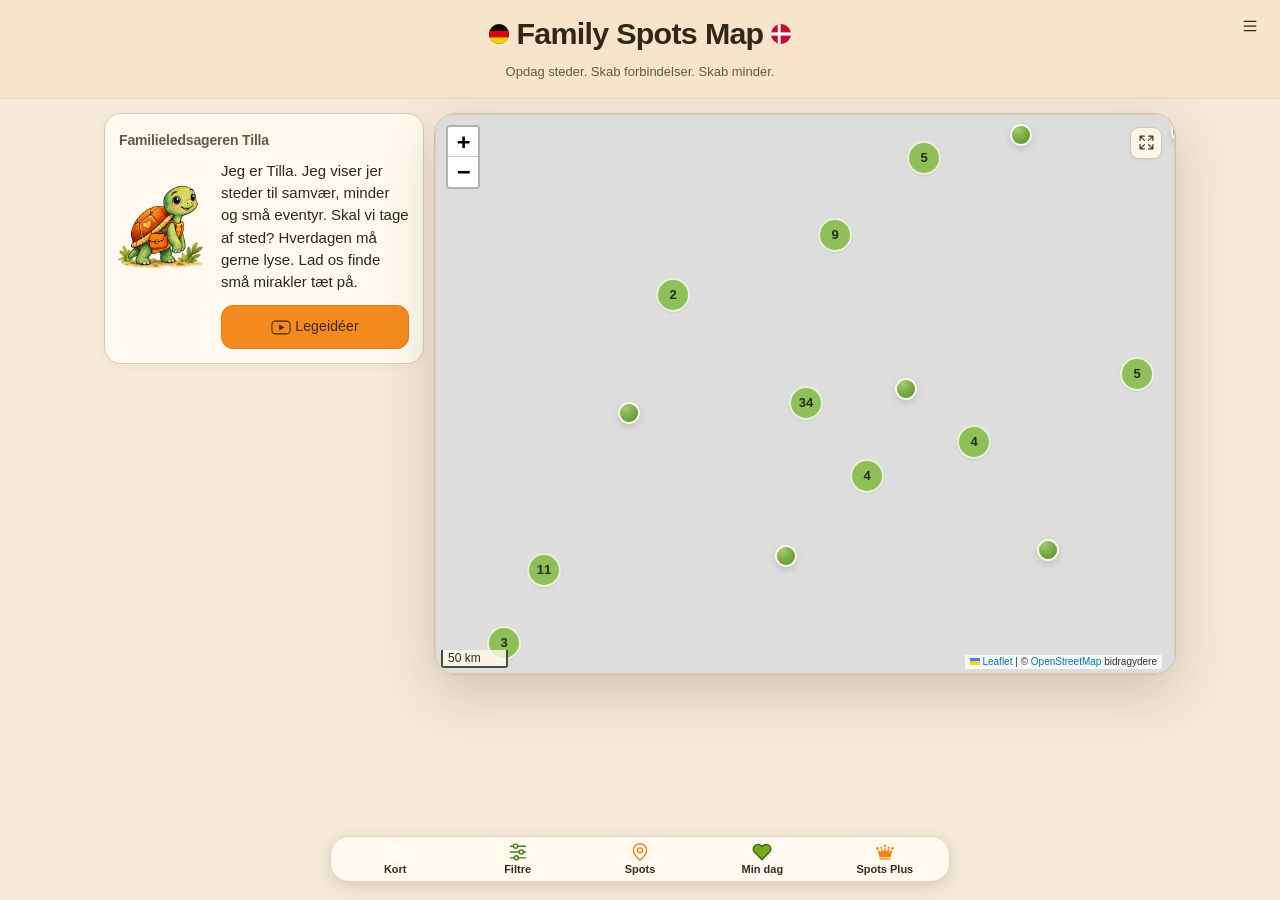
==== da/index.html @ 34884821 "FSM V5: Navigationsleiste ohne Aktivkasten vereinheitlicht Karte orange als Symbol und Text ohne akt" ====
<!doctype html>
<html lang="da" data-theme="light">
<head>
  <base href="../" />
  <meta charset="utf-8" />
  <meta name="viewport" content="width=device-width, initial-scale=1, viewport-fit=cover" />

  <title>Family Spots Map – Familieeventyr</title>
  <meta
    name="description"
    content="Håndplukkede steder for familier: legepladser, dyr, vand og små ture, der bliver til minder."
  />

  <!-- Baseline Privacy / UX -->
  <meta name="referrer" content="strict-origin-when-cross-origin" />
  <meta name="format-detection" content="telephone=no" />
  <meta name="robots" content="index,follow" />
  <meta name="color-scheme" content="light" />
  <meta name="theme-color" content="#f7e1d0" />

  <script>
    if (navigator.standalone === true) document.documentElement.classList.add("fsm-ios-standalone");
  </script>

  <!-- ======================================================
       CRITICAL CSS
       Background + Textfarben konsistent.
       ====================================================== -->
  <style>
    html,
    body {
      margin: 0;
      min-height: 100%;
      background: #f7e1d0;
      color: #111827;
    }

    /* Form-Controls erben die Textfarbe, auch unter iOS/Safari. */
    input,
    textarea,
    select,
    button {
      color: inherit;
    }

    /* Gut lesbarer Platzhalter. */
    ::placeholder {
      color: rgba(107, 114, 128, 0.95);
      opacity: 1;
    }

    /* Menü-Icons als Inline-SVG. */
    .app-menu-item-icon svg {
      display: block;
    }

    /* Tilla-Titel kompakter, wie "Filter". */
    .tilla-sidebar-section .sidebar-section-title {
      font-size: 1rem !important;
      line-height: 1.25 !important;
      margin: 0 !important;
    }

    /* Onboarding-Hinweis: Close-Button sichtbar und positioniert. */
    .fsm-onboarding-hint {
      position: relative;
    }

    .fsm-onboarding-hint__close {
      display: inline-flex !important;
      align-items: center;
      justify-content: center;

      position: absolute;
      top: 10px;
      right: 10px;

      width: 34px;
      height: 34px;

      border-radius: 999px;
      border: 1px solid rgba(148, 163, 184, 0.35);
      background: rgba(255, 255, 255, 0.82);

      color: rgba(15, 23, 42, 0.85);
      font-size: 20px;
      line-height: 1;

      cursor: pointer;
      -webkit-tap-highlight-color: transparent;
    }

    .fsm-onboarding-hint__close:active {
      transform: translateY(1px);
      opacity: 0.92;
    }
  </style>


  <meta name="apple-mobile-web-app-title" content="Family Spots Map" />
  <meta name="application-name" content="Family Spots Map" />

  <!-- Canonical & hreflang -->
  <link
    rel="canonical"
    href="https://heimhafen.github.io/Family-Spots-Map-V5/da/"
  />
  <link
    rel="alternate"
    hreflang="de"
    href="https://heimhafen.github.io/Family-Spots-Map-V5/"
  />
  <link
    rel="alternate"
    hreflang="en"
    href="https://heimhafen.github.io/Family-Spots-Map-V5/en/"
  />
  <link
    rel="alternate"
    hreflang="da"
    href="https://heimhafen.github.io/Family-Spots-Map-V5/da/"
  />

  <!-- Open Graph -->
  <meta
    property="og:title"
    content="Family Spots Map – Familieeventyr"
  />
  <meta
    property="og:description"
    content="Håndplukkede steder for familier: legepladser, dyr, vand og små ture, der bliver til minder."
  />
  <meta property="og:type" content="website" />
  <meta
    property="og:url"
    content="https://heimhafen.github.io/Family-Spots-Map-V5/da/"
  />
  <meta
    property="og:image"
    content="https://heimhafen.github.io/Family-Spots-Map-V5/assets/social/og-image.png"
  />
  <meta property="og:image:width" content="1200" />
  <meta property="og:image:height" content="630" />
  <meta property="og:locale" content="da_DK" />
  <meta property="og:site_name" content="Family Spots Map" />

  <!-- Twitter Card -->
  <meta name="twitter:card" content="summary_large_image" />
  <meta
    name="twitter:title"
    content="Family Spots Map – Familieeventyr"
  />
  <meta
    name="twitter:description"
    content="Håndplukkede steder for familier: legepladser, dyr, vand og små ture, der bliver til minder."
  />
  <meta
    name="twitter:image"
    content="https://heimhafen.github.io/Family-Spots-Map-V5/assets/social/og-image.png"
  />

  <!-- Structured Data: WebApplication -->
  <script type="application/ld+json">
    {
      "@context": "https://schema.org",
      "@type": "WebApplication",
      "name": "Family Spots Map",
      "operatingSystem": "iOS, Android, Web",
      "applicationCategory": "TravelApplication",
      "url": "https://heimhafen.github.io/Family-Spots-Map-V5/",
      "inLanguage": ["de", "en", "da"],
      "description": "Family Spots Map: Handverlesene Spielplätze, Zoos, Wildparks, Wasser-Spots & familienfreundliche Orte – für eure nächsten Familienabenteuer mit Kindern."
    }
  </script>

  <!-- PWA / Apple -->
  <link
    rel="manifest"
    href="manifest.webmanifest"
  />
  <meta name="apple-mobile-web-app-capable" content="yes" />
  <meta name="mobile-web-app-capable" content="yes" />
  <meta
    name="apple-mobile-web-app-status-bar-style"
    content="black-translucent"
  />



  <!-- Favicon / Icons -->
  <link
    rel="icon"
    type="image/png"
    sizes="192x192"
    href="assets/icons/fsm-home-v845-192.png"
  />
  <link
    rel="apple-touch-icon"
    sizes="180x180"
    href="assets/icons/fsm-home-v845-apple-180.png"
  />

  <!-- Leaflet CSS -->
  <link
    rel="stylesheet"
    href="./vendor/leaflet/leaflet.css"
  />
  <link
    rel="stylesheet"
    href="./vendor/markercluster/MarkerCluster.css"
  />
  <link
    rel="stylesheet"
    href="./vendor/markercluster/MarkerCluster.Default.css"
  />

  <!-- App Styles -->
  <link rel="stylesheet" href="css/styles.css?v=20261111-nav-minimal-1" />
  <link rel="stylesheet" href="css/badges.css" />
  <link rel="stylesheet" href="css/diary.css?v=20261030-diary-3" />
<link rel="stylesheet" href="css/interface.css?v=20261109-details-v43">
  <link rel="stylesheet" href="css/fsm-ui-finish-70.css?v=20261109-details-v43" />
  <link rel="stylesheet" href="css/fsm-ui-finish-71.css?v=20261109-details-v43" />
  <link rel="stylesheet" href="css/filter-showcase-78.css?v=20261109-details-v43" />
  <link rel="stylesheet" href="css/fsm-ui-consistency.css?v=20261109-details-v43" />
  <link rel="stylesheet" href="css/fsm-design-system-83.css?v=20261105-focus-v928" />
  <link rel="stylesheet" href="css/fsm-home-navigation-84.css?v=20261109-details-v43" />
  <link rel="stylesheet" href="css/community-play.css?v=20261109-details-v43" />
<script>document.documentElement.classList.add("fsm-polished");</script>
  <link rel="stylesheet" href="css/main-header-v90.css?v=20261109-details-v43" />
  <link rel="stylesheet" href="css/fsm-map-dock-v901.css?v=20261109-details-v43" />
  <link rel="stylesheet" href="css/fsm-premium-polish-v902.css?v=20261109-details-v43" />
  <link rel="stylesheet" href="css/fsm-header-final-v907.css?v=20261109-details-v43" />
  <link rel="stylesheet" href="css/fsm-proportion-target-v917.css?v=20261109-details-v43" />
  <link rel="stylesheet" href="css/fsm-landscape-space-v918.css?v=20261109-details-v43" />
  <link rel="stylesheet" href="css/cycle-tours.css?v=20261109-details-v43">
  <link rel="stylesheet" href="css/tourenwelt.css?v=20261111-nav-minimal-1">
  <link rel="stylesheet" href="css/fsm-cohesion-v34.css?v=20261109-details-v43">
  <link rel="stylesheet" href="css/fsm-about-premium-v4.css?v=20261109-details-v43">
  <!-- Kalender-Design bewusst nach den älteren globalen Regeln laden. -->
  <link rel="stylesheet" href="css/gemeinsam-erleben-rc.css?v=20261109-details-v43">
  <link rel="stylesheet" href="css/fsm-orange-actions-v41.css?v=20261109-details-v43" />
  <link rel="stylesheet" href="css/fsm-details-v43.css?v=20261110-close-system-v461" />
  <!-- Accessible close-button focus: keyboard indication without touch autofocus rings. -->
  <script>
    (() => {
      const root = document.documentElement;
      document.addEventListener("keydown", (event) => {
        if (event.key === "Tab") root.dataset.fsmFocusModality = "keyboard";
      }, true);
      document.addEventListener("pointerdown", () => {
        root.dataset.fsmFocusModality = "pointer";
      }, { capture: true, passive: true });
    })();
  </script>
  <link rel="stylesheet" href="css/fsm-touren-reference.css?v=20261111-nav-minimal-1">
  <link rel="stylesheet" href="css/fsm-spot-unity.css?v=20261111-nav-minimal-1" />
</head>

<body>
  <!-- Globaler Skip-Link -->
  <a
    href="#main-content"
    class="skip-link"
    data-i18n-de="Zum Hauptinhalt springen"
    data-i18n-en="Skip to main content"
    data-i18n-da="Spring til hovedindholdet"
  >
    Zum Hauptinhalt springen
  </a>

  <noscript>
      <div class="noscript-warning">
        <p lang="de">Family Spots Map benötigt JavaScript. Bitte aktiviert JavaScript, um Karte und Filter zu nutzen.</p>
        <p lang="en">Family Spots Map needs JavaScript. Please enable JavaScript to use the map and filters.</p>
        <p lang="da">Family Spots Map kræver JavaScript. Aktivér JavaScript for at bruge kortet og filtrene.</p>
      </div>
    </noscript>

  <div class="app">
    <!-- =========================================
         HEADER
         ========================================= -->
    <header class="app-header" role="banner">
      <nav
        class="app-header-top"
        aria-label="App-Einstellungen und Schnellzugriffe" data-i18n-aria-label="aria_settings"
      >
        <div class="app-header-left">
          <span
            class="sr-only"
            id="language-switcher-label"
            data-i18n-de="Sprache wechseln"
            data-i18n-en="Change language"
            data-i18n-da="Skift sprog"
          >Skift sprog</span>

          <!-- Unsichtbarer Sprach-Schalter für die bestehende Logik -->
          <button
            id="language-switcher" tabindex="-1"
            class="btn-icon language-switcher sr-only"
            type="button"
            aria-labelledby="language-switcher-label"
          >
            <img
              id="language-switcher-flag"
              class="language-switcher-flag"
              src="assets/flags/flag-de.svg"
              alt=""
              width="24"
              height="24"
              loading="lazy"
              decoding="async"
            />
          </button>
        </div>

        <div class="app-header-right">
          <button
            id="menu-toggle"
            class="btn-icon btn-menu"
            type="button"
            aria-haspopup="dialog"
            aria-expanded="false"
            aria-controls="app-menu"
          >
            <svg class="btn-menu-icon" aria-hidden="true" focusable="false" viewBox="0 0 24 24" width="20" height="20" fill="none" stroke="currentColor" stroke-width="1.5" stroke-linecap="round"><path d="M5 6.5h14M5 12h14M5 17.5h14"/></svg>
            <span
              class="sr-only"
              data-i18n-de="Menü öffnen"
              data-i18n-en="Open menu"
              data-i18n-da="Åbn menu"
            >Åbn menu</span>
          </button>
        </div>
      </nav>

      <div class="app-header-main">
        <h1
          class="header-title"
          id="app-title"
          tabindex="-1"
          aria-describedby="header-tagline"
        >
          <span class="header-flag" aria-hidden="true"><img src="assets/flags/flag-de.svg" width="20" height="15" alt="" aria-hidden="true"></span>
          Family <span class="header-title-spots">Spots</span> Map
          <span class="header-flag" aria-hidden="true"><img src="assets/flags/flag-dk.svg" width="20" height="15" alt="" aria-hidden="true"></span>
        </h1>

        <p
          class="header-tagline"
          id="header-tagline"
        >
          Opdag steder.
          Skab forbindelser.
          Skab minder.
        </p>
      </div>
    </header>

    <!-- =========================================
         HEADER-MENÜ (☰)
         ========================================= -->
    <div
      id="app-menu"
      class="app-menu"
      role="dialog"
      aria-modal="true"
      aria-labelledby="app-menu-title"
      aria-hidden="true"
      hidden
    >
      <div
        class="app-menu-backdrop"
        data-menu-close="1"
        aria-hidden="true"
      ></div>

      <div class="app-menu-panel">
        <div class="app-menu-heading">
          <h2 id="app-menu-title" tabindex="-1" data-i18n="menu_title">Menu</h2>
          <button class="app-menu-close" type="button" data-menu-close="1">
            <svg viewBox="0 0 24 24" width="20" height="20" fill="none" stroke="currentColor" stroke-width="1.7" stroke-linecap="round" aria-hidden="true" focusable="false"><path d="m6 6 12 12M18 6 6 18"/></svg>
            <span class="sr-only" data-i18n-de="Menü schließen" data-i18n-en="Close menu" data-i18n-da="Luk menu">Luk menu</span>
          </button>
        </div>

        <div class="app-menu-list">
          <button id="btn-cycle-tours" class="app-menu-item" type="button" aria-haspopup="dialog">
            <span class="app-menu-item-icon" aria-hidden="true"><svg viewBox="0 0 24 24" width="22" height="22" fill="none" stroke="currentColor" stroke-width="1.6" stroke-linecap="round" stroke-linejoin="round"><circle cx="5" cy="17" r="4"/><circle cx="19" cy="17" r="4"/><path d="m5 17 4-8 5 8H5m9 0 3-10h2M7 9h5"/></svg></span>
            <span class="app-menu-item-label" data-i18n-de="Radtouren &amp; Bikepacking" data-i18n-en="Cycle tours &amp; bikepacking" data-i18n-da="Cykelture og bikepacking">Cykelture og bikepacking</span>
          </button>
          <button id="btn-open-favorites" class="app-menu-item" type="button" data-menu-close="1" aria-controls="spot-list">
            <span class="app-menu-item-icon" aria-hidden="true"><svg viewBox="0 0 24 24" width="22" height="22" fill="none" stroke="currentColor" stroke-width="1.8" stroke-linecap="round" stroke-linejoin="round"><path d="M20.8 4.6a5.5 5.5 0 0 0-7.8 0L12 5.7l-1.1-1.1a5.5 5.5 0 0 0-7.8 7.8L12 21l8.8-8.6a5.5 5.5 0 0 0 0-7.8Z"/></svg></span>
            <span class="app-menu-item-label" data-i18n-de="Favoriten" data-i18n-en="Favourites" data-i18n-da="Favoritter">Favoritter</span>
            <span data-favorite-count>0</span>
          </button>

          <!-- Info -->
          <button
            id="btn-help"
            class="app-menu-item"
            type="button"
            data-menu-close="1"
          >
            <span class="app-menu-item-icon" aria-hidden="true">
              <svg
                viewBox="0 0 24 24"
                width="22"
                height="22"
                fill="none"
                stroke="currentColor"
                stroke-width="2"
                stroke-linecap="round"
                stroke-linejoin="round"
              >
                <circle cx="12" cy="12" r="10"></circle>
                <line x1="12" y1="10" x2="12" y2="16"></line>
                <circle cx="12" cy="7" r="1"></circle>
              </svg>
            </span>
            <span
              class="app-menu-item-label"
              data-i18n-de="Über Family Spots Map"
              data-i18n-en="About Family Spots Map"
              data-i18n-da="Om Family Spots Map"
            >Om Family Spots Map</span>
          </button>

          <!-- Standort -->
          <button
            id="btn-locate"
            class="app-menu-item"
            type="button"
            data-menu-close="1"
          >
            <span class="app-menu-item-icon" aria-hidden="true">
              <svg
                viewBox="0 0 24 24"
                width="22"
                height="22"
                fill="none"
                stroke="currentColor"
                stroke-width="2"
                stroke-linecap="round"
                stroke-linejoin="round"
              >
                <path
                  d="M12 21s7-4.5 7-11a7 7 0 1 0-14 0c0 6.5 7 11 7 11z"
                ></path>
                <circle cx="12" cy="10" r="2"></circle>
              </svg>
            </span>
            <span
              class="app-menu-item-label"
              id="btn-locate-label"
              data-i18n-de="Eigenen Standort auf der Karte anzeigen"
              data-i18n-en="Centre the map on your location"
              data-i18n-da="Vis jeres position på kortet"
            >Vis jeres position på kortet</span>
          </button>
        </div>

        <!-- Sprache: Flaggen-Chips -->
        <div
          class="app-menu-languages"
          role="group"
          aria-labelledby="menu-language-label"
        >
          <p
            id="menu-language-label"
            class="app-menu-languages-label"
            data-i18n-de="Sprache"
            data-i18n-en="Language"
            data-i18n-da="Sprog"
          >Sprog</p>

          <div class="app-menu-languages-row">
            <button
              type="button"
              class="app-menu-lang-chip"
              data-lang-target="de"
            >
              <span class="app-menu-lang-flag" aria-hidden="true"><img src="assets/flags/flag-de.svg" width="20" height="15" alt="" aria-hidden="true"></span>
              <span class="app-menu-lang-code">DE</span>
            </button>

            <button
              type="button"
              class="app-menu-lang-chip"
              data-lang-target="da"
            >
              <span class="app-menu-lang-flag" aria-hidden="true"><img src="assets/flags/flag-dk.svg" width="20" height="15" alt="" aria-hidden="true"></span>
              <span class="app-menu-lang-code">DA</span>
            </button>

            <button
              type="button"
              class="app-menu-lang-chip"
              data-lang-target="en"
            >
              <span class="app-menu-lang-flag" aria-hidden="true"><img src="assets/flags/flag-gb.svg" width="20" height="15" alt="" aria-hidden="true"></span>
              <span class="app-menu-lang-code">EN</span>
            </button>
          </div>
        </div>
      </div>
    </div>

    <!-- =========================================
         MAIN
         ========================================= -->
    <main
      class="app-main"
      id="main-content"
      role="main"
      tabindex="-1"
    >
      <!-- =======================
           MAP VIEW
           ======================= -->
      <section
        id="view-map"
        class="view view--active"
        aria-label="Karte" data-i18n-aria-label="aria_map"
      >
        <!-- Sidebar -->
        <aside
          class="sidebar"
          id="sidebar"
          aria-labelledby="spots-title"
        >
          <!-- Tilla-Begleiterin -->
          <section
            id="tilla-section"
            class="sidebar-section tilla-sidebar-section"
            aria-labelledby="tilla-title"
          >
            <header class="sidebar-section-header">
              <h2
                class="sidebar-section-title"
                id="tilla-title"
                data-i18n-de="Familienbegleiterin Tilla"
                data-i18n-en="Family companion Tilla"
                data-i18n-da="Familieledsageren Tilla"
              >Familieledsageren Tilla</h2>
            </header>

            <div class="tilla-sidebar-card">
              <div class="tilla-sidebar-avatar">
                <div class="tilla-watercolor-canvas">
                <img
                  src="assets/tilla/tilla-watercolor.png"
                  alt="Tilla die Schildkröte – eure ruhige Familienbegleiterin"
                  loading="lazy"
                  decoding="async"
                  width="1472"
                  height="1069"
                />

                <!--
                  Erinnerungszettel für Tillas Brustbeutel.

                  Die Position und Animation werden in map-spots.css
                  ergänzt. Tilla steuert die Sichtbarkeit über JavaScript.

                  Der Zettel bleibt sichtbar, solange mindestens eine
                  Erinnerung vorhanden ist. Ohne Erinnerungen bleibt
                  dieses dekorative Element ausgeblendet.
                -->
                <span
                  id="tilla-memory-note"
                  class="tilla-memory-note"
                  aria-hidden="true"
                  hidden
                ></span>
                </div>
              </div>

              <div class="tilla-sidebar-text">
                <p
                  id="tilla-sidebar-text"
                >Jeg er Tilla, jeres lille skildpadde. Lad os finde et sted i nærheden i dag — til ro, grin og et lille glimt af undren. 🌿</p>

                <div class="tilla-sidebar-actions">
                  <button
                    id="btn-play-idea"
                    type="button"
                    class="btn btn-small btn-play-idea"
                  >
                    <svg class="tilla-play-icon" viewBox="0 0 22 18" width="20" height="17" aria-hidden="true" focusable="false"><rect x="1" y="2" width="20" height="14" rx="4" fill="none" stroke="currentColor" stroke-width="1.15"/><path d="M9 5.6 15 9 9 12.4Z" fill="currentColor"/></svg>
                    <span
                      data-i18n-de="Spielideen"
                      data-i18n-en="Play ideas"
                      data-i18n-da="Legeidéer"
                    >Legeidéer</span>
                  </button>
                </div>
              </div>
            </div>
          </section>

          <!-- Kompakter Filter -->
          <section
            class="sidebar-section"
            id="filter-section"
            aria-labelledby="filter-title"
          >
            <header class="sidebar-section-header">
              <h2
                class="sidebar-section-title"
                id="filter-title"
                data-i18n-de="Filter"
                data-i18n-en="Filters"
                data-i18n-da="Filtre"
              >Filtre</h2>

              <button
                id="btn-toggle-filters"
                class="btn-ghost btn-small"
                type="button"
                aria-controls="filter-section"
                aria-expanded="false"
              >
                <span
                >Vis filtre</span>
                <svg class="fsm-disclosure-chevron" viewBox="0 0 24 24" width="18" height="18" aria-hidden="true" focusable="false"><path d="m6 9 6 6 6-6"/></svg>
              </button>
            </header>

            <p
              class="filter-group-helper filter-group-helper--compact"
              data-i18n-de="Suche, Schnellwahl &amp; Radius – so findet ihr passende Spots."
              data-i18n-en="Search, mood &amp; radius – everything you need to get started. Open all filters only when needed."
              data-i18n-da="Søgning, stemning &amp; radius – alt det vigtigste til at starte med. Åbn alle filtre efter behov."
            >Søgning, stemning &amp; radius – alt det vigtigste til at starte med. Åbn alle filtre efter behov.</p>

            <!-- Suche -->
            <div class="filter-group">
              <label
                class="filter-group-label"
                for="filter-search"
                id="filter-search-label"
                data-i18n-de="Suche"
                data-i18n-en="Search"
                data-i18n-da="Søg"
              >Søg</label>

              <input
                id="filter-search"
                name="search"
                class="input"
                type="search"
                placeholder="Ort, Spot, Stichwort …"
                autocomplete="off"
                data-i18n-de="Ort, Spot, Stichwort …"
                data-i18n-en="Place, spot, keywords …"
                data-i18n-da="Sted, spot, søgeord …"
              />
            </div>

            <!-- Stimmung -->
            <div class="filter-group">
              <label
                class="filter-group-label"
                id="filter-mood-label"
                data-i18n-de="Schnell zum Thema"
                data-i18n-en="Choose a theme"
                data-i18n-da="Vælg et tema"
              >Vælg et tema</label>

              <p
                class="filter-group-helper filter-group-helper--compact"
                id="filter-mood-helper"
                data-i18n-de="Die Schnellwahl setzt sichtbare Themenfilter. Ihr könnt sie unter „Spots finden“ anpassen."
                data-i18n-en="Quick choices set visible theme filters. Adjust them under “Find spots”."
                data-i18n-da="Genvejene vælger synlige temafiltre. Tilpas dem under „Find spots“."
              >Genvejene vælger synlige temafiltre. Tilpas dem under „Find spots“.</p>

              <div
                class="mood-row"
                role="group"
                aria-labelledby="filter-mood-label"
                aria-describedby="filter-mood-helper"
              >
                <button
                  type="button"
                  class="mood-chip"
                  data-mood="relaxed"
                  aria-pressed="false"
                >
                  <span class="mood-chip-emoji" aria-hidden="true">🌿</span>
                  <span
                    class="mood-chip-label"
                    id="mood-relaxed-label"
                    data-i18n-de="Natur entdecken"
                    data-i18n-en="Explore nature"
                    data-i18n-da="Opdag naturen"
                  >Opdag naturen</span>
                </button>

                <button
                  type="button"
                  class="mood-chip"
                  data-mood="action"
                  aria-pressed="false"
                >
                  <span class="mood-chip-emoji" aria-hidden="true">⛰️</span>
                  <span
                    class="mood-chip-label"
                    id="mood-action-label"
                    data-i18n-de="Bewegung"
                    data-i18n-en="Active"
                    data-i18n-da="Aktiv"
                  >Aktiv</span>
                </button>

                <button
                  type="button"
                  class="mood-chip"
                  data-mood="water"
                  aria-pressed="false"
                >
                  <span class="mood-chip-emoji" aria-hidden="true">💧</span>
                  <span
                    class="mood-chip-label"
                    id="mood-water-label"
                    data-i18n-de="Baden &amp; Wasserspiel"
                    data-i18n-en="Swimming &amp; water play"
                    data-i18n-da="Badning og vandleg"
                  >Badning og vandleg
                  </span>
                </button>

                <button
                  type="button"
                  class="mood-chip"
                  data-mood="animals"
                  aria-pressed="false"
                >
                  <span class="mood-chip-emoji" aria-hidden="true">🐾</span>
                  <span
                    class="mood-chip-label"
                    id="mood-animals-label"
                    data-i18n-de="Tier-Tag"
                    data-i18n-en="Animal day"
                    data-i18n-da="Dyredag"
                  >Dyredag</span>
                </button>
              </div>
            </div>

            <!-- Entfernung -->
            <div class="filter-group">
              <label
                class="filter-group-label"
                for="filter-radius"
                id="filter-radius-label"
                data-i18n-de="Entfernung"
                data-i18n-en="Distance"
                data-i18n-da="Afstand"
              >Afstand</label>

              <p
                class="filter-group-helper filter-group-helper--compact"
                id="filter-radius-helper"
                data-i18n-de="Wie weit möchtet ihr heute unterwegs sein?"
                data-i18n-en="How far would you like to go today?"
                data-i18n-da="Hvor langt vil I gerne tage i dag?"
              >Hvor langt vil I gerne tage i dag?</p>

              <div class="radius-row">
                <input
                  id="filter-radius"
                  name="radius"
                  type="range"
                  min="0"
                  max="4"
                  step="1"
                  value="4"
                  aria-labelledby="filter-radius-label"
                  aria-describedby="filter-radius-helper filter-radius-description"
                />

                <span
                  id="filter-radius-max-label"
                  class="radius-max-label"
                >Alle spots</span>
              </div>

              <p
                id="filter-radius-description"
                class="radius-description"
              >Ingen afstandsgrænse.</p>
            </div>

            <!-- Zusammenfassung & Button "Alle Filter öffnen" -->
            <div class="filter-footer">
              <button
                id="btn-open-filter-modal"
                class="btn btn-small"
                type="button"
              >
                <span
                  data-i18n-de="Spots finden"
                  data-i18n-en="Find spots"
                  data-i18n-da="Find spots"
                >Find spots</span>
              </button>

              <p
                id="filter-summary"
                class="filter-summary"
              >Aktive filtre: basisfiltre</p>
            </div>
          </section>

          <!-- Spot-Liste -->
          <section
            class="sidebar-section sidebar-section--grow"
            aria-labelledby="spots-title"
          >
            <header class="sidebar-section-header">
              <h2 class="sidebar-section-title" id="spots-title" data-i18n="spots_title">Spots</h2>

              <button
                id="btn-toggle-spots"
                class="btn-ghost btn-small"
                type="button"
                aria-controls="spot-list"
                aria-expanded="false"
              >
                <span
                  data-state="hide"
                  class="hidden"
                  data-i18n-de="Spots ausblenden"
                  data-i18n-en="Hide spots"
                  data-i18n-da="Skjul spots"
                >Skjul spots</span>

                <span
                  data-state="show"
                  data-i18n-de="Spots anzeigen"
                  data-i18n-en="Show spots"
                  data-i18n-da="Vis spots"
                >Vis spots</span>
                <svg class="fsm-disclosure-chevron" viewBox="0 0 24 24" width="18" height="18" aria-hidden="true" focusable="false"><path d="m6 9 6 6 6-6"/></svg>
              </button>

              <button
                id="btn-toggle-view"
                class="btn-ghost btn-small sr-only"
                type="button"
                aria-pressed="false"
                aria-controls="sidebar"
                tabindex="-1"
              >
                <span
                >Kun kort</span>
              </button>
            </header>

            <p id="spot-results-context" class="spot-results-context" hidden></p>
            <div id="spot-list" class="spot-list" hidden></div>
          </section>
        </aside>

        <!-- Karte + Details -->
        <section class="map-section" aria-label="Karte mit Spots" data-i18n-aria-label="aria_map_spots">
          <div id="map" class="map-container"></div>

          <aside
            id="spot-detail"
            class="spot-details spot-details--hidden"
          ></aside>
        </section>

        <!-- Family Spots Plus -->
        <details
          class="sidebar-section"
          id="plus-section"
          aria-labelledby="plus-section-title"
        >
          <summary class="sidebar-section-header">
            <h2
              class="sidebar-section-title"
              id="plus-section-title"
            >
              <span>Spots Plus</span><svg class="spots-plus-crown" viewBox="0 0 32 26" width="22" height="20" aria-hidden="true" focusable="false"><g fill="currentColor"><path d="M4 8.5l5 5 1-6 4 5 2-8 2 8 4-5 1 6 5-5-3 13H7z"/><circle cx="4" cy="7" r="2"/><circle cx="10" cy="6" r="1.6"/><circle cx="16" cy="3" r="2"/><circle cx="22" cy="6" r="1.6"/><circle cx="28" cy="7" r="2"/><rect x="7" y="23" width="18" height="2" rx=".7"/></g></svg>
            </h2>

            <span id="btn-toggle-plus"
              class="btn-ghost btn-small"
            >
              <span
              >Vis</span>
            </span>
          </summary>

          <div class="filter-group">
            <p
              id="plus-status-text"
              role="status" aria-live="polite" aria-atomic="true"
            >Spots Plus er ikke aktiveret.</p>
          </div>

          <div class="plus-code-form">
            <label for="plus-code-input"
              data-i18n-de="Zugangscode eingeben:"
              data-i18n-en="Enter an access code:"
              data-i18n-da="Indtast adgangskode:"
            >Indtast adgangskode:</label>

            <div class="plus-code-row">
              <input
                id="plus-code-input"
                name="plus-code"
                class="input"
                type="text"
                autocomplete="off"
              />

              <button
                id="plus-code-submit"
                class="btn"
                type="button"
              >
                <span
                  data-i18n-de="Code aktivieren"
                  data-i18n-en="Activate code"
                  data-i18n-da="Aktivér kode"
                >Aktivér kode</span>
              </button>
            </div>

            <p class="plus-note"
              data-i18n-de="Spots Plus befindet sich in Entwicklung. Derzeit sind Zusatzfunktionen nur über einen Entwicklerzugang freigeschaltet. Ein öffentliches Testangebot oder Abonnement gibt es noch nicht."
              data-i18n-en="Spots Plus is under development. Extra features are currently available only with a developer access code. There is no public trial or subscription yet."
              data-i18n-da="Spots Plus er under udvikling. Ekstra funktioner er i øjeblikket kun tilgængelige med en udvikleradgangskode. Der er endnu ingen offentlig prøveperiode eller abonnement."
            >Spots Plus er under udvikling. Ekstra funktioner er i øjeblikket kun tilgængelige med en udvikleradgangskode. Der er endnu ingen offentlig prøveperiode eller abonnement.</p>
          </div>
        </details>

        <!-- Mein Tag opens the private diary without rebuilding the map. -->
        <button id="btn-open-diary" type="button" class="sidebar-section diary-launcher" aria-controls="view-diary">
          <span class="sidebar-section-title"><span data-i18n-de="Mein Tag" data-i18n-en="My day" data-i18n-da="Min dag">Min dag</span> <svg class="fsm-daylog-heart" viewBox="0 0 24 24" width="20" height="20" aria-hidden="true" focusable="false">
                <path d="M20.84 4.61a5.5 5.5 0 0 0-7.78 0L12 5.67l-1.06-1.06a5.5 5.5 0 0 0-7.78 7.78L12 21.23l8.84-8.84a5.5 5.5 0 0 0 0-7.78Z" />
              </svg></span>
          <span data-i18n-de="Öffnen" data-i18n-en="Open" data-i18n-da="Åbn">Åbn</span>
        </button>
      </section>

      <!-- Private diary; existing storage and element IDs remain compatible. -->
      <section id="view-diary" class="diary-view" hidden aria-hidden="true" aria-labelledby="diary-title">
        <nav class="diary-navigation" aria-label="Dagbog">
          <button id="diary-return-map" type="button" class="diary-back"><svg viewBox="0 0 24 24" aria-hidden="true"><path d="m15 5-7 7 7 7"/></svg><span data-i18n-de="Zurück zur Karte" data-i18n-en="Back to map" data-i18n-da="Tilbage til kortet">Tilbage til kortet</span></button>
        </nav>
        <header class="diary-heading">
          <div><h1 id="diary-title" tabindex="-1"><span data-i18n-de="Mein Tag" data-i18n-en="My day" data-i18n-da="Min dag">Min dag</span> <svg class="fsm-daylog-heart" viewBox="0 0 24 24" width="20" height="20" aria-hidden="true" focusable="false">
                <path d="M20.84 4.61a5.5 5.5 0 0 0-7.78 0L12 5.67l-1.06-1.06a5.5 5.5 0 0 0-7.78 7.78L12 21.23l8.84-8.84a5.5 5.5 0 0 0 0-7.78Z" />
              </svg></h1><p data-i18n-de="Erinnerungen in Wort und Bild" data-i18n-en="Memories in words and pictures" data-i18n-da="Minder i ord og billeder">Minder i ord og billeder</p></div>
          <button id="diary-new-memory" type="button" class="btn diary-new" aria-controls="diary-composer" aria-expanded="false"><svg viewBox="0 0 24 24" aria-hidden="true"><path d="M12 5v14M5 12h14"/></svg><span data-i18n-de="Erinnerung festhalten" data-i18n-en="Capture a memory" data-i18n-da="Gem et minde">Gem et minde</span></button>
        </header>
        <details id="daylog-section" open aria-labelledby="diary-title">
          <summary hidden>Mein Tag</summary>
          <div class="filter-group diary-content">
            <section id="diary-composer" class="diary-composer" hidden aria-labelledby="diary-new-memory">

            <label
              for="daylog-text"
              data-i18n-de="Wie war euer Tag?"
              data-i18n-en="How was your day?"
              data-i18n-da="Hvordan var jeres dag?"
            >Hvordan var jeres dag?</label>

            <p
              class="filter-group-helper"
              data-i18n-de="Haltet einen kleinen Moment fest, an den ihr euch später erinnern möchtet. Wenn ihr mögt, schreibt Tilla einen kleinen Gruß."
              data-i18n-en="Capture a little moment you’d like to remember later – and if you like, add a small note to Tilla."
              data-i18n-da="Gem et lille øjeblik, som I gerne vil huske. Hvis I har lyst, kan I skrive en lille hilsen til Tilla."
            >Gem et lille øjeblik, som I gerne vil huske. Hvis I har lyst, kan I skrive en lille hilsen til Tilla.</p>

            <textarea
              id="daylog-text"
              name="daylog"
              class="input"
              rows="3"
              placeholder="Heute haben wir einen Ort gefunden, an dem die Zeit kurz langsamer wurde."
            ></textarea>

            <button
              id="daylog-save"
              class="btn btn-small"
              type="button"
            ><svg class="memory-save-icon" viewBox="0 0 24 24" width="19" height="19" fill="none" stroke="currentColor" stroke-width="1.7" stroke-linecap="round" stroke-linejoin="round" aria-hidden="true" focusable="false"><path d="M5 3h12l4 4v14H3V3Zm2 0v7h10V3M7 21v-7h10v7"/></svg>
              <span
                data-i18n-de="Speichern"
                data-i18n-en="Save"
                data-i18n-da="Gem"
              >Gem</span>
            </button>


              <button id="diary-composer-close" type="button" class="btn-ghost" data-i18n-de="Eingabe schließen" data-i18n-en="Close editor" data-i18n-da="Luk indtastning">Luk indtastning</button>
            </section>
            <p id="diary-empty" class="diary-empty" data-i18n-de="Hier ist Platz für eure Erinnerungen. Haltet euren ersten Moment fest – mit einem Foto, ein paar Worten oder beidem." data-i18n-en="A place for your memories. Capture your first moment with a photo, a few words, or both." data-i18n-da="Her er plads til jeres minder. Gem det første øjeblik med et billede, et par ord eller begge dele.">Her er plads til jeres minder. Gem det første øjeblik med et billede, et par ord eller begge dele.</p>
            <div id="daylog-list" class="daylog-list"></div>
          </div>
        </details>
      </section>

      <!-- =========================================
           ABOUT VIEW (DE / DA / EN)
           ========================================= -->
      <section
        id="view-about"
        class="view"
        aria-label="Über Family Spots Map" data-i18n-aria-label="aria_about"
      >
        <button type="button" class="btn btn-small fsm-about-back" data-return-map><svg viewBox="0 0 24 24" width="18" height="18" aria-hidden="true" focusable="false" fill="none" stroke="currentColor" stroke-width="1.7" stroke-linecap="round" stroke-linejoin="round"><path d="m14 5-7 7 7 7M7 12h12"/></svg><span data-i18n-de="Zur Karte" data-i18n-en="Back to map" data-i18n-da="Tilbage til kortet">Tilbage til kortet</span></button>
        <!-- Deutsch -->
        <article
          id="page-about-de"
          class="page page-about hidden"
          lang="de"
          aria-hidden="true"
        >
<section class="fsm-about-intro" aria-labelledby="fsm-about-de-intro-title">
          <h2 id="fsm-about-de-intro-title">Über Family Spots Map</h2>

          <p>
            Family Spots Map ist eine Karte, behutsam gezeichnet für Familienabenteuer – 
            von Eltern für Eltern. 
            Nicht Ströme aus Listen, nicht anonyme Sterne, 
            sondern handverlesene Spielplätze, Zoos und Wildparks, 
            Wasser-Spots, Museen, Bewegungsparks 
            und viele weitere Orte für gemeinsame Familienmomente.
          </p>

          <p>
            Im Mittelpunkt stehen Qualität, Sicherheit und echte, geerdete Erlebnisse mit Kindern – 
            keine Karte, die am größten sein will, 
            sondern eine, auf die ihr euch verlassen könnt, 
            wenn ihr mit Rucksäcken, Snacks und ein bisschen Hoffnung im Gepäck loszieht.
          </p>

          <p>
            Family Spots Map wächst aus dem Blick einer jungen Familie, 
            die selbst mit Kindern unterwegs ist – 
            manchmal übermüdet, manchmal voller Tatendrang, 
            doch immer auf der Suche nach einem guten Ort 
            für ein paar leuchtende Stunden zwischendurch.
          </p>

          <p>
            <strong>Tilla, unsere kleine Schildkröte, flüstert uns zu, wie kostbar gemeinsame Zeit ist.</strong> 
            Sie lädt euch ein, das Tempo herauszunehmen, 
            kurz durchzuatmen 
            und den einen Ort zu finden, an dem aus Minuten 
            ein Familienmoment wird, der bleibt.
          </p></section>
<section class="fsm-about-chapter" aria-labelledby="fsm-about-de-section-1"><h3 id="fsm-about-de-section-1">So funktioniert Family Spots Map</h3>

          <p>
            <strong>Karte &amp; Filter:</strong> Zoome in eure Region, 
            streif mit den Fingern über die Karte 
            und lass dir zeigen, was heute zu euch passt – 
            Spielplatz, Wildpark, Pumptrack 
            oder ein Spot, den dein Stichwort herbeiruft.
          </p>

          <p>
            <strong>Spot-Karten:</strong> Jeder Spot bekommt eine kleine Bühne – 
            eine kurze Beschreibung, besondere Hinweise 
            wie „Autosafari“, „barrierefrei“ oder „mit Wasser in der Nähe“ 
            und – wo möglich – das Zeichen, dass wir ihn für euch verifiziert haben.
          </p>

          <p>
            <strong>Favoriten:</strong> Gebt euren Lieblingsorten ein Herz, 
            damit ihr sie unterwegs auf einen Blick wiederfindet – 
            auch dann, wenn das Netz gerade leiser wird 
            und ihr euch auf euren eigenen Kompass verlasst.
          </p>

          <p>
            <strong>Offline-Grundfunktion:</strong> Die wichtigsten Daten ruhen auf eurem Gerät, 
            damit ihr eure Spots wiederentdeckt, 
            selbst wenn der Empfang nur flüstert 
            oder unterwegs kurz ganz verschwindet.
          </p></section>
<section class="fsm-about-chapter" aria-labelledby="fsm-about-de-section-2"><h3 id="fsm-about-de-section-2">Kuratiert &amp; verifiziert – unser Qualitätsversprechen</h3>

          <p>
            Family Spots Map ist keine anonyme Sammelplattform, 
            sondern eine lebendige Karte, 
            in der jeder Spot bewusst gewählt 
            und immer wieder neu angesehen wird.
          </p>

          <p>
            Das Zeichen <strong>„Infos geprüft“</strong> kennzeichnet Angaben, die wir anhand von Quellen oder eigenen Besuchen geprüft haben. 
            Die Prüfung kann einzelne Angaben betreffen, etwa Lage, Kategorie oder Besuchshinweise. 
            Sie bestätigt nicht automatisch die gesamte Ausstattung oder Barrierefreiheit. 
            In den Besuchshinweisen zeigen wir, welche Angaben bestätigt sind und welche noch offen sind.
          </p>

          <p>
            Und doch bleibt die Welt in Bewegung: 
            Spielgeräte werden erneuert, Wege gesperrt, Regeln angepasst – 
            prüft deshalb bitte immer auch die Schilder vor Ort, 
            die aktuellen Informationen der Betreiber 
            und euren eigenen Eindruck.
          </p></section>
<section class="fsm-about-chapter" aria-labelledby="fsm-about-de-section-3"><h3 id="fsm-about-de-section-3">Family Spots Plus – mehr für Camping, WoMo &amp; Abenteuer</h3>

          <p>
            Zusammen mit passenden Zusatzpaketen öffnet <strong>Family Spots Plus</strong> die Tür 
            zu besonderen Spezial-Kategorien – 
            Rastplätze mit Spielplatz &amp; Dusche, 
            kostenlose Stellplätze in Spielplatznähe, 
            Wohnmobil-Service-Stationen, 
            familienfreundliche Campingplätze, 
            Bikepacking-Spots und Wege, 
            die sich wie kleine Abenteuer-Routen anfühlen.
          </p>

          <p>
            Spots Plus wird derzeit weiterentwickelt. Die Grundkarte und frei verfügbare Spots sind ohne Freischaltung nutzbar. Zusätzliche Bereiche werden momentan ausschließlich mit einem Entwicklerzugang getestet. Es gibt aktuell keinen öffentlichen Testcode, keinen Plus-Kauf und kein kostenpflichtiges Abo. Ob es später ein Bezahlangebot gibt und wie es aussieht, steht noch nicht fest.
          </p>

          <p>
            <strong>Wie erkenne ich Plus-Kategorien?</strong> 
            In der Kategorien-Liste tragen Plus-Inhalte ein klares Zeichen – 
            zum Beispiel „· Plus“, „· Wasser-Add-on (Plus)“ 
            oder „· WoMo-Add-on (Plus)“. 
            Was keinen Zusatz trägt, gehört zur Basis 
            und ist Teil der Grundkarte.
          </p></section>
<section class="fsm-about-chapter" aria-labelledby="fsm-about-de-section-4"><h3 id="fsm-about-de-section-4">Für Kommunen, Destinationen &amp; Campingplätze</h3>

          <p>
            Family Spots Map ist nicht nur eine Karte für Familien, 
            sondern auch ein Werkzeug für Orte, die bewusst familienfreundlich auftreten möchten – 
            Städte, Gemeinden, Tourismusregionen, Campingplätze und Ferienanlagen.
          </p>

          <p>Als Partner könnt ihr:</p>

          <ul>
            <li>eure Region oder Anlage mit kuratierten Familien-Spots sichtbar machen,</li>
            <li>perspektivisch Plus-Zugänge für Gäste, Bürgerinnen und Bürger anbieten,</li>
            <li>eure familienfreundlichen Angebote klar markieren und hervorheben,</li>
            <li>Rückmeldungen von Familien nutzen, um Angebote weiterzuentwickeln.</li>
          </ul>

          <p>
            So entsteht aus einer Karte ein Service-Baustein für eure Familienstrategie – 
            vom familienfreundlichen Campingplatz bis zur „Kinder &amp; Familien“-Schwerpunktregion.
          </p>

          <p>
            Interesse an einer Pilotregion oder Kooperation? Schreibe gern an
            <a href="mailto:hallo@familyspotsmap.de?subject=Partneranfrage">hallo@familyspotsmap.de</a>.
          </p></section>
<section class="fsm-about-chapter" aria-labelledby="fsm-about-de-section-5"><h3 id="fsm-about-de-section-5">Mitmachen – hilf, die Karte besser zu machen</h3>

          <p>
            Du kennst einen Spot, der hier noch fehlt – 
            einen besonderen Spielplatz, 
            ein verstecktes Natur-Highlight 
            oder einen Campingplatz, der sich mit Kindern genau richtig anfühlt?
          </p>

          <p>
            Dann melde dich mit den wichtigsten Infos: 
            Ort, Kategorie und kurz, warum dieser Platz 
            für Familien besonders gut funktioniert. 
            Vielleicht ist es der Blick, die Ruhe, 
            die eine Schaukel oder das freundliche „Hallo“ vor Ort.
          </p>

          <p>
            Gemeinsam machen wir die Karte Schritt für Schritt besser – 
            so, wie Familien sie wirklich brauchen.
          </p></section>
<section class="fsm-about-chapter" aria-labelledby="fsm-about-de-section-6"><h3 id="fsm-about-de-section-6">Nutzung, Verantwortung &amp; Sicherheit</h3>

          <p>
            Family Spots Map stellt Informationen nach bestem Wissen bereit, 
            kann aber keine Garantie für Vollständigkeit, 
            Sicherheit oder die Einhaltung aller lokalen Regeln geben.
          </p>

          <p>Bitte achte vor Ort immer auf:</p>

          <ul>
            <li>Beschilderung und alle Hinweise, die der Ort dir gibt,</li>
            <li>Naturschutz-Regeln, Badeaufsicht und das aktuelle Wetter,</li>
            <li>Alter, Mut und Fähigkeiten deiner Kinder.</li>
          </ul>

          <p>
            Die Nutzung erfolgt in eigener Verantwortung – 
            ihr kennt eure Kinder 
            und eure Situation am besten.
          </p></section>
<section class="fsm-about-chapter" aria-labelledby="fsm-about-de-section-7"><h3 id="fsm-about-de-section-7">Projektstatus &amp; Version</h3>

          <p>
            Family Spots Map ist ein wachsendes Herzensprojekt. 
            Neue Spots, Regionen und Kategorien kommen Schritt für Schritt dazu – 
            zuerst dort, wo wir selbst mit unseren Kindern unterwegs sind, 
            dann gemeinsam mit Partnern und der Community.
          </p>

          <p>App-Version: <strong>20261109-details-v43</strong></p>

          <p>
            Wenn dir die Karte geholfen hat, 
            einen guten Tag mit deiner Familie zu verbringen, 
            einen Moment der Leichtigkeit zu finden 
            oder einen Ort, an den ihr gern zurückdenkt, 
            dann hat sie ihren Zweck erfüllt.
          </p>
        </section>
</article>

        <!-- Dansk -->
        <article
          id="page-about-da"
          class="page page-about"
          lang="da"
          aria-hidden="false"
        >
<section class="fsm-about-intro" aria-labelledby="fsm-about-da-intro-title">
          <h2 id="fsm-about-da-intro-title">Om Family Spots Map</h2>

          <p>
            Family Spots Map er et kort, tegnet med omtanke til familieeventyr – 
            lavet af forældre til forældre. 
            Ikke endeløse lister, ikke anonyme stjerner, 
            men håndplukkede legepladser, zoologiske haver og dyreparker, 
            steder til vandleg, museer, aktivitetsparker 
            og mange andre steder til fælles familieminder.
          </p>

          <p>
            I centrum står kvalitet, tryghed og virkelige oplevelser med børn – 
            ikke kortet, der vil være størst, 
            men det, I kan stole på, 
            når I tager afsted med rygsække, snacks 
            og en lille smule håb i bagagen.
          </p>

          <p>
            Family Spots Map tager udgangspunkt i en ung familie, 
            der selv er på tur med børn – 
            nogle gange trætte, andre gange fulde af energi, 
            men altid på jagt efter et godt sted 
            til et par lyse timer midt i hverdagen.
          </p>

          <p>
            <strong>Tilla, vores lille skildpadde, minder os om, hvor kostbar fælles tid er.</strong> 
            Hun inviterer jer til at sænke tempoet, 
            trække vejret et øjeblik 
            og finde det ene sted, hvor minutter 
            bliver til et fælles minde, der bliver hos jer.
          </p></section>
<section class="fsm-about-chapter" aria-labelledby="fsm-about-da-section-1"><h3 id="fsm-about-da-section-1">Sådan fungerer Family Spots Map</h3>

          <p>
            <strong>Kort &amp; filtre:</strong> Zoom ind på jeres område, 
            glid med fingrene hen over kortet 
            og få vist, hvad der passer til jer i dag – 
            legeplads, dyrepark, pumptrack 
            eller et spot, der passer til jeres søgeord.
          </p>

          <p>
            <strong>Spotkort:</strong> Hvert spot får en lille scene – 
            en kort beskrivelse, særlige oplysninger 
            som »autosafari«, »tilgængeligt« eller »vand i nærheden« 
            og – hvor det er muligt – et lille tegn på, 
            at vi har verificeret stedet for jer.
          </p>

          <p>
            <strong>Favoritter:</strong> Giv jeres yndlingssteder et hjerte, 
            så de hurtigt dukker op, når I er på tur – 
            også når nettet bliver svagere, 
            og I må stole på jeres eget indre kompas.
          </p>

          <p>
            <strong>Offline-grundfunktion:</strong> De vigtigste data ligger lokalt på jeres enhed, 
            så I kan finde jeres spots igen, 
            selv når forbindelsen kun hvisker 
            eller forsvinder et øjeblik undervejs.
          </p></section>
<section class="fsm-about-chapter" aria-labelledby="fsm-about-da-section-2"><h3 id="fsm-about-da-section-2">Kurateret &amp; verificeret – vores kvalitetsløfte</h3>

          <p>
            Family Spots Map er ikke en anonym samling af pins, 
            men et levende kort, 
            hvor hvert spot er valgt med omtanke 
            og ses på igen og igen.
          </p>

          <p>
            Mærket <strong>»Oplysninger tjekket«</strong> viser, at oplysninger er undersøgt ud fra kilder eller vores egne besøg. 
            Tjekket kan omfatte enkelte oplysninger, for eksempel beliggenhed, kategori eller besøgsoplysninger. 
            Mærket bekræfter ikke automatisk alle faciliteter eller fuld tilgængelighed. 
            I besøgsoplysningerne viser vi, hvad der er bekræftet, og hvad der endnu ikke er afklaret.
          </p>

          <p>
            Verden ændrer sig alligevel hele tiden: 
            Legepladser bygges om, stier lukkes, regler justeres – 
            så tjek altid skilte på stedet, 
            de aktuelle oplysninger fra udbyderen 
            og jeres egen mavefornemmelse.
          </p></section>
<section class="fsm-about-chapter" aria-labelledby="fsm-about-da-section-3"><h3 id="fsm-about-da-section-3">Family Spots Plus – mere til camping, autocamper &amp; eventyr</h3>

          <p>
            Sammen med passende tilvalg åbner <strong>Family Spots Plus</strong> døren 
            til særlige ekstra-kategorier – 
            rastepladser med legeplads &amp; bruser, 
            gratis autocamperpladser tæt på legepladser, 
            tømmestationer til autocampere, 
            familievenlige campingpladser, 
            bikepacking-spots og ruter, 
            der føles som små eventyr.
          </p>

          <p>
            Spots Plus er stadig under udvikling. Grundkortet og gratis steder kan bruges uden aktivering. Ekstra områder testes i øjeblikket kun med en udvikleradgangskode. Der er endnu ingen offentlig testkode, købsmulighed eller betalt abonnement. Et eventuelt fremtidigt betalingstilbud og priser er endnu ikke fastlagt.
          </p>

          <p>
            <strong>Hvordan genkender jeg Plus-kategorier?</strong> 
            I kategorilisten har Plus-indhold et tydeligt mærke – 
            for eksempel »· Plus«, »· vandtilvalg (Plus)« 
            eller »· autocampertilvalg (Plus)«. 
            Det, der ikke har ekstra mærke, hører til grundkortet.
          </p></section>
<section class="fsm-about-chapter" aria-labelledby="fsm-about-da-section-4"><h3 id="fsm-about-da-section-4">For kommuner, destinationer &amp; campingpladser</h3>

          <p>
            Family Spots Map er ikke kun et kort til familier, 
            men også et værktøj for steder, der ønsker at være tydeligt familievenlige – 
            byer, kommuner, destinationer, campingpladser og ferieanlæg.
          </p>

          <p>Som partner kan I:</p>

          <ul>
            <li>gøre jeres område eller anlæg synligt for familier gennem kuraterede spots,</li>
            <li>på sigt tilbyde Plus-adgang til gæster og borgere,</li>
            <li>markere jeres familievenlige tilbud tydeligt i kortet,</li>
            <li>bruge tilbagemeldinger fra familier til at udvikle jeres tilbud videre.</li>
          </ul>

          <p>
            På den måde bliver kortet en del af jeres familieindsats – 
            fra den familievenlige campingplads til hele familiedestinationer.
          </p>

          <p>
            Interesseret i et pilotprojekt eller samarbejde? Skriv til
            <a href="mailto:hallo@familyspotsmap.de?subject=Partnerskabsforesp%C3%B8rgsel">hallo@familyspotsmap.de</a>.
          </p></section>
<section class="fsm-about-chapter" aria-labelledby="fsm-about-da-section-5"><h3 id="fsm-about-da-section-5">Vær med – hjælp kortet med at blive bedre</h3>

          <p>
            Kender du et spot, der mangler her – 
            en særlig legeplads, 
            en skjult naturoplevelse 
            eller en campingplads, der føles helt rigtig med børn?
          </p>

          <p>
            Så skriv med de vigtigste oplysninger: 
            Sted, kategori og kort, hvorfor stedet 
            fungerer ekstra godt for familier. 
            Måske er det udsigten, roen, 
            den ene gynge eller det venlige »hej« på stedet.
          </p>

          <p>
            Sammen gør vi kortet lidt bedre trin for trin – 
            sådan som familier virkelig har brug for det.
          </p></section>
<section class="fsm-about-chapter" aria-labelledby="fsm-about-da-section-6"><h3 id="fsm-about-da-section-6">Anvendelse, ansvar &amp; sikkerhed</h3>

          <p>
            Family Spots Map stiller informationer til rådighed 
            efter bedste viden, 
            men kan ikke garantere fuldstændighed, 
            sikkerhed eller overholdelse af alle lokale regler.
          </p>

          <p>Vær altid opmærksom på:</p>

          <ul>
            <li>skilte og alle lokale henvisninger,</li>
            <li>naturbeskyttelse, badeopsyn og vejret,</li>
            <li>jeres børns alder, mod og kunnen.</li>
          </ul>

          <p>
            Brug af appen sker på eget ansvar – 
            I kender jeres børn 
            og jeres situation bedst.
          </p></section>
<section class="fsm-about-chapter" aria-labelledby="fsm-about-da-section-7"><h3 id="fsm-about-da-section-7">Projektstatus &amp; version</h3>

          <p>
            Family Spots Map er et voksende hjerteprojekt. 
            Nye spots, regioner og kategorier kommer til skridt for skridt – 
            først dér, hvor vi selv er på tur med vores børn, 
            senere sammen med partnere og fællesskabet.
          </p>

          <p>Appversion: <strong>20261109-details-v43</strong></p>

          <p>
            Hvis kortet har hjulpet jer 
            til en god dag som familie, 
            et øjeblik af lethed 
            eller et sted, I tænker varmt tilbage på, 
            så har det opfyldt sit formål.
          </p>
        </section>
</article>

        <!-- Englisch -->
        <article
          id="page-about-en"
          class="page page-about hidden"
          lang="en"
          aria-hidden="true"
        >
<section class="fsm-about-intro" aria-labelledby="fsm-about-en-intro-title">
          <h2 id="fsm-about-en-intro-title">About Family Spots Map</h2>

          <p>
            Family Spots Map is a carefully curated map for family adventures – 
            drawn by parents for parents. 
            Instead of endless lists or faceless ratings, 
            you’ll find handpicked playgrounds, zoos and wildlife parks, 
            places for water play, museums, activity parks 
            and many more places for shared family moments.
          </p>

          <p>
            The focus is simple: 
            quality, safety and real experiences with children – 
            not the biggest map, 
            but the one you can rely on.
          </p>

          <p>
            Family Spots Map is created from the perspective 
            of a young family who are out and about with their own children – 
            often short on time, sometimes tired, 
            yet always searching for a good place 
            to spend a few bright hours together.
          </p>

          <p>
            <strong>Tilla, our little turtle, reminds us how precious shared time is.</strong> 
            She invites you to slow down, take a breath 
            and discover a place where minutes 
            quietly turn into family memories.
          </p></section>
<section class="fsm-about-chapter" aria-labelledby="fsm-about-en-section-1"><h3 id="fsm-about-en-section-1">How Family Spots Map works</h3>

          <p>
            <strong>Map &amp; filters:</strong> Zoom into your region, 
            move gently across the map 
            and filter for what you need – 
            playground, wildlife park, pumptrack 
            or a spot that matches your search.
          </p>

          <p>
            <strong>Spot cards:</strong> Each spot offers a short story – 
            a compact description, special features 
            such as "drive-through safari" or "accessible" 
            and a note on whether we have verified it.
          </p>

          <p>
            <strong>Favourites:</strong> Mark your favourite places with a heart, 
            so they stay close at hand while you travel – 
            even when the connection fades.
          </p>

          <p>
            <strong>Offline basics:</strong> Key data is stored locally, 
            helping you to rediscover your spots 
            even with poor reception.
          </p></section>
<section class="fsm-about-chapter" aria-labelledby="fsm-about-en-section-2"><h3 id="fsm-about-en-section-2">Curated &amp; verified – our quality promise</h3>

          <p>
            Family Spots Map isn’t an anonymous collection of map pins. 
            Every spot is chosen consciously 
            and cared for over time.
          </p>

          <p>
            <strong>“Information checked”</strong> marks details checked using sources or our own visits. 
            Checks may cover individual details, such as location, category or visitor information. 
            The label does not automatically confirm every facility or full accessibility. 
            The visitor information shows which details are confirmed and which remain unconfirmed.
          </p>

          <p>
            Still, the world keeps changing. 
            Conditions on site may shift – 
            so please always check local information, 
            signs and operator updates, 
            and trust your own judgement.
          </p></section>
<section class="fsm-about-chapter" aria-labelledby="fsm-about-en-section-3"><h3 id="fsm-about-en-section-3">Family Spots Plus – more for motorhomes &amp; adventures</h3>

          <p>
            Together with matching add-ons, 
            <strong>Family Spots Plus</strong> opens the door to extra specialty categories – 
            rest areas with playground &amp; shower, 
            free motorhome parking near playgrounds, 
            motorhome service points, 
            family-friendly campsites, 
            bikepacking spots and special routes 
            that feel like small adventures.
          </p>

          <p>
            Spots Plus is still under development. The base map and free places are available without activation. Extra areas are currently being tested only with a developer access code. There is no public test code, Plus purchase or paid subscription at present. Any future paid offer and pricing have not yet been decided.
          </p>

          <p>
            <strong>How do I recognise Plus categories?</strong> 
            In the category picker, Plus content carries a clear marker – 
            for example “· Plus”, “· water add-on (Plus)” 
            or “· motorhome add-on (Plus)”. 
            Categories without a suffix belong to the base map.
          </p></section>
<section class="fsm-about-chapter" aria-labelledby="fsm-about-en-section-4"><h3 id="fsm-about-en-section-4">For municipalities, destinations &amp; partners</h3>

          <p>
            Family Spots Map is not only designed for families, 
            but also for destinations that want to position themselves as family friendly – 
            cities, municipalities, regions, campsites and holiday parks.
          </p>

          <p>As a partner you can:</p>

          <ul>
            <li>highlight your region or site with curated family spots,</li>
            <li>offer Plus access to guests, citizens or customers in a future pilot,</li>
            <li>showcase your family-friendly services directly on the map,</li>
            <li>use feedback from families to improve your services over time.</li>
          </ul>

          <p>
            This turns the map into a building block of your family strategy – 
            from a single family-friendly campsite to a full family destination.
          </p>

          <p>
            Interested in a pilot region or partnership? Feel free to reach out to
            <a href="mailto:hallo@familyspotsmap.de?subject=Partnership%20enquiry">hallo@familyspotsmap.de</a>.
          </p></section>
<section class="fsm-about-chapter" aria-labelledby="fsm-about-en-section-5"><h3 id="fsm-about-en-section-5">Help improve the map</h3>
          <p>Do you know a spot that is missing here — a special playground, a hidden nature highlight or a campsite that feels right with children?</p>
          <p>Send us its location, category and a short explanation of what makes it special for families. Together, we can improve the map step by step.</p></section>
<section class="fsm-about-chapter" aria-labelledby="fsm-about-en-section-6"><h3 id="fsm-about-en-section-6">Usage, responsibility &amp; safety</h3>

          <p>
            Family Spots Map provides information 
            to the best of our knowledge, 
            but cannot guarantee completeness, safety 
            or compliance with every local regulation.
          </p>

          <p>On site, please always pay attention to:</p>

          <ul>
            <li>signage and the local rules that guide you,</li>
            <li>nature protection rules, lifeguards and the weather,</li>
            <li>your children’s age, courage and abilities.</li>
          </ul>

          <p>
            Use of the app is at your own risk — 
            you know your children 
            and your situation best.
          </p></section>
<section class="fsm-about-chapter" aria-labelledby="fsm-about-en-section-7"><h3 id="fsm-about-en-section-7">Project status &amp; version</h3>

          <p>
            Family Spots Map is a growing passion project. 
            New spots, regions and categories are added step by step — 
            first where we travel with our own children, 
            then together with partners and the community.
          </p>

          <p>App version: <strong>20261109-details-v43</strong></p>

          <p>
            If this map helped you spend 
            a good day with your family, 
            then it has fulfilled its purpose.
          </p>
        </section>
</article>
      </section>

      <!-- =========================================
           FILTER-MODAL
           ========================================= -->
      <div
        id="filter-modal"
        class="filter-modal"
        role="dialog"
        aria-modal="true"
        aria-labelledby="filter-modal-title"
        hidden
      >
        <div class="filter-modal-inner">
          <header class="filter-modal-header">
            <h2
              id="filter-modal-title"
              data-i18n-de="Spots finden"
              data-i18n-en="Find spots"
              data-i18n-da="Find spots"
            >Alle filtre</h2>

            <button id="filter-modal-close" class="btn-ghost filter-modal-close-btn" type="button" aria-label="Luk filtre">
              <svg viewBox="0 0 24 24" width="20" height="20" aria-hidden="true" focusable="false"><path d="m6 6 12 12M18 6 6 18" fill="none" stroke="currentColor" stroke-width="2" stroke-linecap="round"/></svg>
            </button>
          </header>

          <div class="filter-modal-body">
            <p class="filter-group-helper" hidden
              data-i18n-de="Hier könnt ihr die Auswahl nach Kategorie, Ausstattung und weiteren Merkmalen eingrenzen."
              data-i18n-en="Refine the results by category, facilities and other features."
              data-i18n-da="Afgræns resultaterne efter kategori, faciliteter og andre egenskaber."
            >Afgræns resultaterne efter kategori, faciliteter og andre egenskaber.</p>

            <section id="category-explorer"></section>

            <details
              class="filter-advanced"
              id="advanced-filters"
              aria-labelledby="advanced-filters-label"
            >
              <summary
                class="filter-advanced-summary"
                id="advanced-filters-summary"
              >
                <span
                  class="filter-group-label"
                  id="advanced-filters-label"
                  data-i18n-de="Weitere Filter"
                  data-i18n-en="More filters"
                  data-i18n-da="Flere filtre"
                >Flere filtre</span>
              </summary>

              <div class="filter-group" id="filter-tags-group" hidden>
                <label
                  class="filter-group-label"
                  id="filter-tags-label"
                  data-i18n-de="Schnellfilter"
                  data-i18n-en="Quick filters"
                  data-i18n-da="Hurtigfiltre"
                >Hurtigfiltre</label>

                <p class="filter-group-helper" id="filter-tags-helper"
              data-i18n-de="Wählt zum Beispiel Wasser, Tiere oder Wintererlebnisse. Mehrere Schnellfilter gelten als Alternativen. Ausstattung und kostenlosen Eintritt wählt ihr oben. Mit „folgt“ markierte Filter sind noch nicht verfügbar, weil die Angaben fehlen."
              data-i18n-en="Choose water play, animals or winter activities, for example. Multiple quick filters are treated as alternatives. Select facilities and free admission above. Filters marked “pending” are not available yet because the information has not been added."
              data-i18n-da="Vælg for eksempel vandleg, dyr eller vinteroplevelser. Flere hurtigfiltre gælder som alternativer. Vælg faciliteter og gratis adgang ovenfor. Filtre mærket »kommer« er endnu ikke tilgængelige, fordi oplysningerne mangler."
            >Vælg for eksempel vandleg, dyr eller vinteroplevelser. Flere hurtigfiltre gælder som alternativer. Vælg faciliteter og gratis adgang ovenfor. Filtre mærket »kommer« er endnu ikke tilgængelige, fordi oplysningerne mangler.</p>

                <div
                  id="filter-tags"
                  class="tag-filter-row"
                  role="group"
                  aria-labelledby="filter-tags-label"
                  aria-describedby="filter-tags-helper"
                ></div>
              </div>

              <div class="filter-group" hidden>
                <label
                  class="filter-group-label"
                  for="filter-category"
                  id="filter-category-label"
                  data-i18n-de="Kategorie"
                  data-i18n-en="Category"
                  data-i18n-da="Kategori"
                >Kategori</label>

                <select
                  id="filter-category"
                  name="category"
                  class="input"
                >
                  <option
                    value=""
                    data-i18n-de="Alle Kategorien"
                    data-i18n-en="All categories"
                    data-i18n-da="Alle kategorier"
                  >Alle kategorier</option>
                </select>
              </div>

              <div class="filter-group">
                <label
                  class="filter-group-label"
                  for="filter-age"
                  id="filter-age-label"
                  data-i18n-de="Alter der Kinder"
                  data-i18n-en="Age of children"
                  data-i18n-da="Børnenes alder"
                >Børnenes alder</label>

                <select
                  id="filter-age" disabled aria-describedby="filter-age-availability"
                  name="age"
                  class="input"
                >
                  <option
                    value="all"
                    id="filter-age-all"
                    data-i18n-de="Alle Altersstufen"
                    data-i18n-en="All age groups"
                    data-i18n-da="Alle aldersgrupper"
                  >Alle aldersgrupper</option>

                  <option
                    value="0-3"
                    id="filter-age-0-3"
                    data-i18n-de="0–3 Jahre"
                    data-i18n-en="0–3 years"
                    data-i18n-da="0–3 år"
                  >0–3 år</option>

                  <option
                    value="4-9"
                    id="filter-age-4-9"
                    data-i18n-de="4–9 Jahre"
                    data-i18n-en="4–9 years"
                    data-i18n-da="4–9 år"
                  >4–9 år</option>

                  <option
                    value="10+"
                    id="filter-age-10-plus"
                    data-i18n-de="10+ Jahre"
                    data-i18n-en="10+ years"
                    data-i18n-da="10+ år"
                  >10+ år</option>
                </select>
                <p id="filter-age-availability" class="filter-group-helper"
                  data-i18n-de="Altersangaben werden noch ergänzt. Bitte schaut in die Besuchshinweise des jeweiligen Spots."
                  data-i18n-en="Age guidance is still being added. Please check each spot’s visitor information."
                  data-i18n-da="Aldersoplysninger tilføjes løbende. Se besøgsoplysningerne ved det enkelte sted.">Aldersoplysninger tilføjes løbende. Se besøgsoplysningerne ved det enkelte sted.</p>
              </div>

              <div class="filter-group filter-group--checkbox">
                <label
                  class="checkbox-label"
                  id="filter-verified-label"
                >
                  <input
                    id="filter-verified"
                    name="verified"
                    type="checkbox"
                  />
                  <span
                    data-i18n-de="Mit geprüften Infos"
                    data-i18n-en="With checked information"
                    data-i18n-da="Med tjekkede oplysninger"
                  >Med tjekkede oplysninger</span>
                </label>
              </div>

              <div class="filter-group filter-group--checkbox">
                <label
                  class="checkbox-label"
                  id="filter-big-label"
                >
                  <input
                    id="filter-big-adventures"
                    name="big-adventures"
                    type="checkbox"
                  />
                  <span
                    data-i18n-de="Große Abenteuer"
                    data-i18n-en="Big adventures"
                    data-i18n-da="Store eventyr"
                  >Store eventyr</span>
                </label>
              </div>

              <div class="filter-group filter-group--checkbox">
                <label
                  class="checkbox-label"
                  id="filter-favorites-label"
                >
                  <input
                    id="filter-favorites"
                    name="favorites"
                    type="checkbox"
                  />
                  <span
                    data-i18n-de="Nur Favoriten"
                    data-i18n-en="Favourites only"
                    data-i18n-da="Kun favoritter"
                  >Kun favoritter</span>
                </label>
              </div>
            </details>
          </div>

          <footer class="filter-modal-footer">
            <p id="filter-results-status" class="sr-only" role="status" aria-live="polite" aria-atomic="true"></p>
            <button
              id="filter-modal-reset"
              class="btn-ghost"
              type="button"
            >
              <span
                data-i18n-de="Zurücksetzen"
                data-i18n-en="Reset"
                data-i18n-da="Nulstil"
              >Nulstil</span>
            </button>

            <button
              id="filter-modal-apply"
              class="btn"
              type="button"
            >Spots ansehen</button>
          </footer>
        </div>
      </div>
    </main>

    <nav
      class="bottom-nav"
      aria-label="Navigation" data-i18n-aria-label="aria_navigation"
      hidden
      aria-hidden="true"
    >
      <button
        class="bottom-nav-item"
        type="button"
        data-route="map"
        aria-pressed="true"
      >
        <span
          id="bottom-nav-map-label"
          data-i18n-de="Karte"
          data-i18n-en="Map"
          data-i18n-da="Kort"
        >Kort</span>
      </button>

      <button
        class="bottom-nav-item"
        type="button"
        data-route="about"
        aria-pressed="false"
      >
        <span
          id="bottom-nav-about-label"
          data-i18n-de="Über"
          data-i18n-en="About"
          data-i18n-da="Om"
        >Om</span>
      </button>
    </nav>

    <div
      id="toast"
      class="toast"
      role="status"
      aria-live="polite"
    ></div>
  </div>

  <div class="landscape-warning" aria-hidden="true">
    <span aria-hidden="true" data-i18n="landscape_hint">
      Bitte Gerät drehen 📱🔄 – im Hochformat fühlt sich Tilla in der
      Family Spots Map ein bisschen wohler.
    </span>
  </div>

  <!-- Scripts: Leaflet + MarkerCluster -->
  <script
    src="./vendor/leaflet/leaflet.js"
    integrity="sha256-20nQCchB9co0qIjJZRGuk2/Z9VM+kNiyxNV1lvTlZBo="
    crossorigin="anonymous"
    defer
  ></script>

  <script
    src="./vendor/markercluster/leaflet.markercluster.js"
    defer
  ></script>

<!-- Offline und kontrollierte Updates -->
  <script src="./js/sw-register.js?v=20261111-nav-minimal-1" defer></script>

  <!-- App (ES-Modul) -->
  <script type="module" src="./js/app.js?v=20261111-nav-minimal-1"></script>

  <!-- The spot list starts closed on each page load; no persistent UI preference. -->
  <script type="module">
    const btn = document.getElementById("btn-toggle-spots");
    const list = document.getElementById("spot-list");
    const showLabel = btn?.querySelector('[data-state="show"]');
    const hideLabel = btn?.querySelector('[data-state="hide"]');

    function setExpanded(expanded) {
      if (!btn || !list) return;
      btn.setAttribute("aria-expanded", String(expanded));
      list.hidden = !expanded;
      const context = document.getElementById("spot-results-context");
      if (context) context.hidden = !expanded;
      showLabel?.classList.toggle("hidden", expanded);
      hideLabel?.classList.toggle("hidden", !expanded);
    }

    if (btn && list) {
      setExpanded(false);
      btn.addEventListener("click", () => {
        setExpanded(btn.getAttribute("aria-expanded") !== "true");
      });
    }
  </script>
</body>
</html>
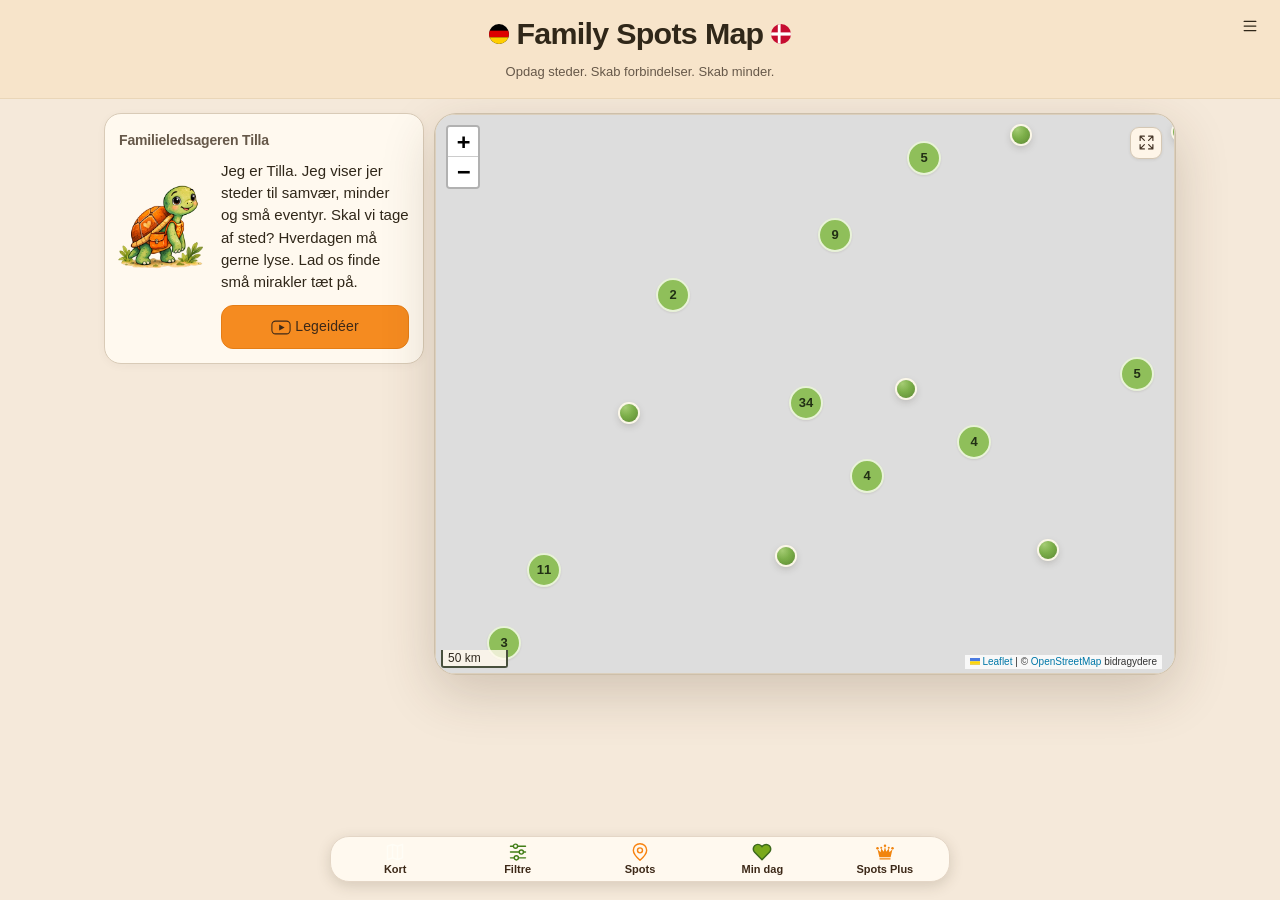
==== commit 17279c2f: "FSM V5: Appweiter Premium-Feinschliff und Schattenhierarchie" ====
--- a/da/index.html
+++ b/da/index.html
@@ -215,7 +215,7 @@
   />
 
   <!-- App Styles -->
-  <link rel="stylesheet" href="css/styles.css?v=20261111-nav-minimal-1" />
+  <link rel="stylesheet" href="css/styles.css?v=20261111-cohesion-2" />
   <link rel="stylesheet" href="css/badges.css" />
   <link rel="stylesheet" href="css/diary.css?v=20261030-diary-3" />
 <link rel="stylesheet" href="css/interface.css?v=20261109-details-v43">
@@ -234,7 +234,7 @@
   <link rel="stylesheet" href="css/fsm-proportion-target-v917.css?v=20261109-details-v43" />
   <link rel="stylesheet" href="css/fsm-landscape-space-v918.css?v=20261109-details-v43" />
   <link rel="stylesheet" href="css/cycle-tours.css?v=20261109-details-v43">
-  <link rel="stylesheet" href="css/tourenwelt.css?v=20261111-nav-minimal-1">
+  <link rel="stylesheet" href="css/tourenwelt.css?v=20261111-cohesion-2">
   <link rel="stylesheet" href="css/fsm-cohesion-v34.css?v=20261109-details-v43">
   <link rel="stylesheet" href="css/fsm-about-premium-v4.css?v=20261109-details-v43">
   <!-- Kalender-Design bewusst nach den älteren globalen Regeln laden. -->
@@ -253,8 +253,9 @@
       }, { capture: true, passive: true });
     })();
   </script>
-  <link rel="stylesheet" href="css/fsm-touren-reference.css?v=20261111-nav-minimal-1">
-  <link rel="stylesheet" href="css/fsm-spot-unity.css?v=20261111-nav-minimal-1" />
+  <link rel="stylesheet" href="css/fsm-touren-reference.css?v=20261111-cohesion-2">
+  <link rel="stylesheet" href="css/fsm-spot-unity.css?v=20261111-cohesion-2" />
+  <link rel="stylesheet" href="css/fsm-v5-cohesion-final.css?v=20261111-cohesion-2" />
 </head>
 
 <body>
@@ -1918,10 +1919,10 @@
   ></script>
 
 <!-- Offline und kontrollierte Updates -->
-  <script src="./js/sw-register.js?v=20261111-nav-minimal-1" defer></script>
+  <script src="./js/sw-register.js?v=20261111-cohesion-2" defer></script>
 
   <!-- App (ES-Modul) -->
-  <script type="module" src="./js/app.js?v=20261111-nav-minimal-1"></script>
+  <script type="module" src="./js/app.js?v=20261111-cohesion-2"></script>
 
   <!-- The spot list starts closed on each page load; no persistent UI preference. -->
   <script type="module">
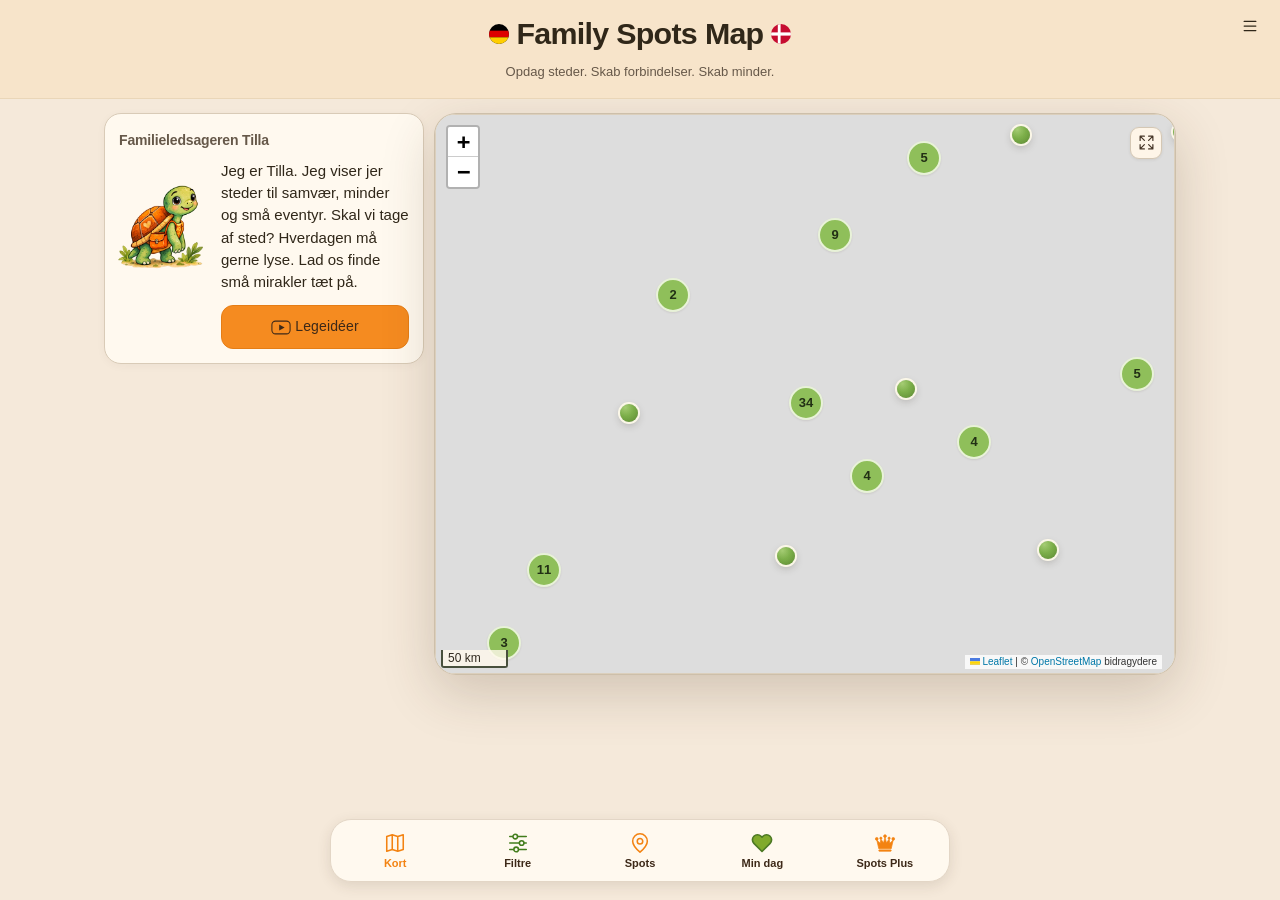
==== commit 89ea724f: "FSM V5: Navigation architektonisch vereinheitlicht und Altregeln entfernt Zentrale Navigation für St" ====
--- a/da/index.html
+++ b/da/index.html
@@ -215,7 +215,7 @@
   />
 
   <!-- App Styles -->
-  <link rel="stylesheet" href="css/styles.css?v=20261111-cohesion-2" />
+  <link rel="stylesheet" href="css/styles.css?v=20261111-architecture-1" />
   <link rel="stylesheet" href="css/badges.css" />
   <link rel="stylesheet" href="css/diary.css?v=20261030-diary-3" />
 <link rel="stylesheet" href="css/interface.css?v=20261109-details-v43">
@@ -234,7 +234,7 @@
   <link rel="stylesheet" href="css/fsm-proportion-target-v917.css?v=20261109-details-v43" />
   <link rel="stylesheet" href="css/fsm-landscape-space-v918.css?v=20261109-details-v43" />
   <link rel="stylesheet" href="css/cycle-tours.css?v=20261109-details-v43">
-  <link rel="stylesheet" href="css/tourenwelt.css?v=20261111-cohesion-2">
+  <link rel="stylesheet" href="css/tourenwelt.css?v=20261111-architecture-1">
   <link rel="stylesheet" href="css/fsm-cohesion-v34.css?v=20261109-details-v43">
   <link rel="stylesheet" href="css/fsm-about-premium-v4.css?v=20261109-details-v43">
   <!-- Kalender-Design bewusst nach den älteren globalen Regeln laden. -->
@@ -253,9 +253,10 @@
       }, { capture: true, passive: true });
     })();
   </script>
-  <link rel="stylesheet" href="css/fsm-touren-reference.css?v=20261111-cohesion-2">
-  <link rel="stylesheet" href="css/fsm-spot-unity.css?v=20261111-cohesion-2" />
-  <link rel="stylesheet" href="css/fsm-v5-cohesion-final.css?v=20261111-cohesion-2" />
+  <link rel="stylesheet" href="css/fsm-touren-reference.css?v=20261111-architecture-1">
+  <link rel="stylesheet" href="css/fsm-spot-unity.css?v=20261111-architecture-1" />
+  <link rel="stylesheet" href="css/fsm-v5-cohesion-final.css?v=20261111-architecture-1" />
+  <link rel="stylesheet" href="css/fsm-navigation-system.css?v=20261111-architecture-1" />
 </head>
 
 <body>
@@ -1919,10 +1920,10 @@
   ></script>
 
 <!-- Offline und kontrollierte Updates -->
-  <script src="./js/sw-register.js?v=20261111-cohesion-2" defer></script>
+  <script src="./js/sw-register.js?v=20261111-architecture-1" defer></script>
 
   <!-- App (ES-Modul) -->
-  <script type="module" src="./js/app.js?v=20261111-cohesion-2"></script>
+  <script type="module" src="./js/app.js?v=20261111-architecture-1"></script>
 
   <!-- The spot list starts closed on each page load; no persistent UI preference. -->
   <script type="module">
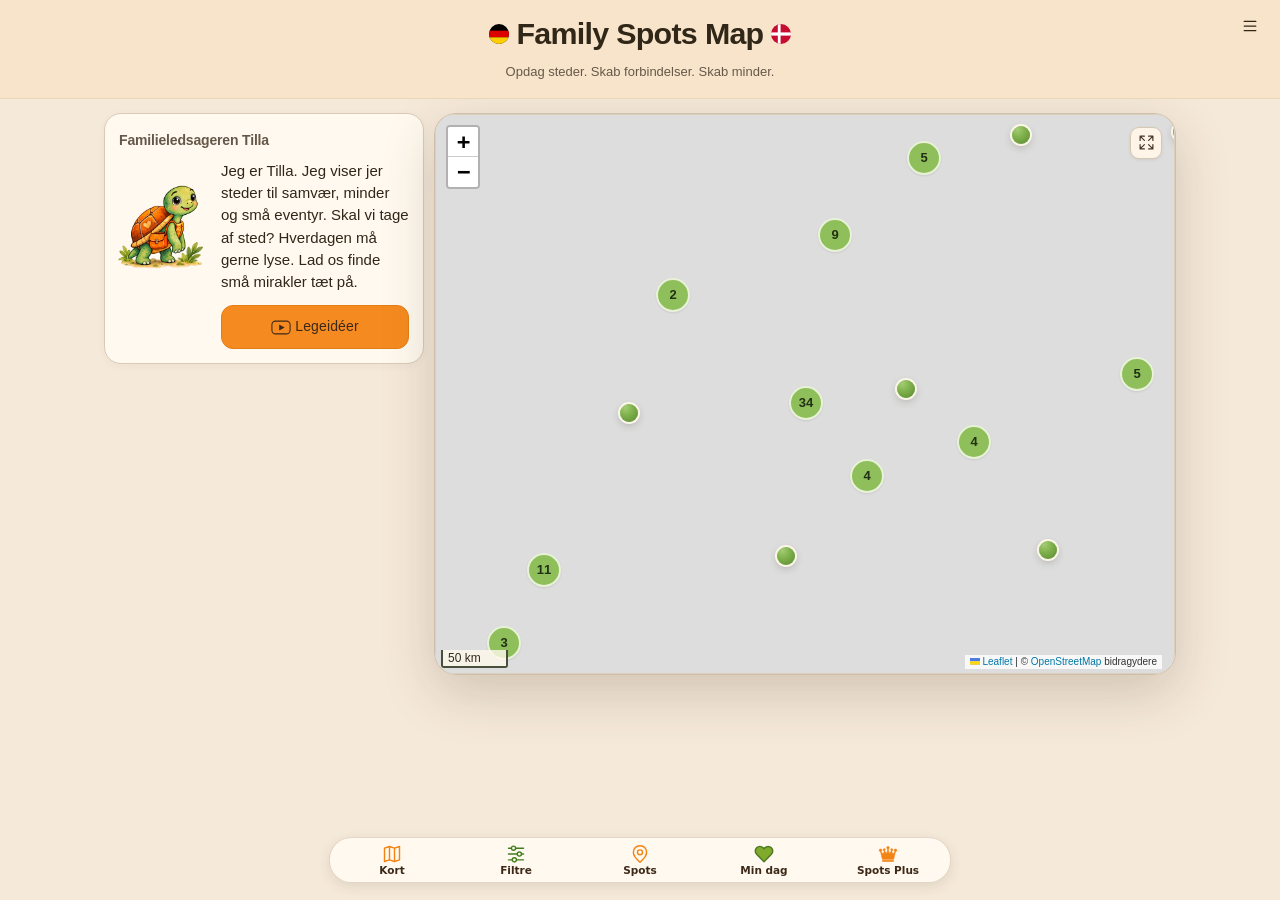
==== commit 7739abe4: "FSM V5: Navigation überall auf 44 px vereinheitlicht" ====
--- a/da/index.html
+++ b/da/index.html
@@ -215,7 +215,7 @@
   />
 
   <!-- App Styles -->
-  <link rel="stylesheet" href="css/styles.css?v=20261111-architecture-1" />
+  <link rel="stylesheet" href="css/styles.css?v=20261111-nav44-2" />
   <link rel="stylesheet" href="css/badges.css" />
   <link rel="stylesheet" href="css/diary.css?v=20261030-diary-3" />
 <link rel="stylesheet" href="css/interface.css?v=20261109-details-v43">
@@ -234,7 +234,7 @@
   <link rel="stylesheet" href="css/fsm-proportion-target-v917.css?v=20261109-details-v43" />
   <link rel="stylesheet" href="css/fsm-landscape-space-v918.css?v=20261109-details-v43" />
   <link rel="stylesheet" href="css/cycle-tours.css?v=20261109-details-v43">
-  <link rel="stylesheet" href="css/tourenwelt.css?v=20261111-architecture-1">
+  <link rel="stylesheet" href="css/tourenwelt.css?v=20261111-nav44-2">
   <link rel="stylesheet" href="css/fsm-cohesion-v34.css?v=20261109-details-v43">
   <link rel="stylesheet" href="css/fsm-about-premium-v4.css?v=20261109-details-v43">
   <!-- Kalender-Design bewusst nach den älteren globalen Regeln laden. -->
@@ -253,10 +253,10 @@
       }, { capture: true, passive: true });
     })();
   </script>
-  <link rel="stylesheet" href="css/fsm-touren-reference.css?v=20261111-architecture-1">
-  <link rel="stylesheet" href="css/fsm-spot-unity.css?v=20261111-architecture-1" />
-  <link rel="stylesheet" href="css/fsm-v5-cohesion-final.css?v=20261111-architecture-1" />
-  <link rel="stylesheet" href="css/fsm-navigation-system.css?v=20261111-architecture-1" />
+  <link rel="stylesheet" href="css/fsm-touren-reference.css?v=20261111-nav44-2">
+  <link rel="stylesheet" href="css/fsm-spot-unity.css?v=20261111-nav44-2" />
+  <link rel="stylesheet" href="css/fsm-v5-cohesion-final.css?v=20261111-nav44-2" />
+  <link rel="stylesheet" href="css/fsm-navigation-system.css?v=20261111-nav44-2" />
 </head>
 
 <body>
@@ -1920,10 +1920,10 @@
   ></script>
 
 <!-- Offline und kontrollierte Updates -->
-  <script src="./js/sw-register.js?v=20261111-architecture-1" defer></script>
+  <script src="./js/sw-register.js?v=20261111-nav44-2" defer></script>
 
   <!-- App (ES-Modul) -->
-  <script type="module" src="./js/app.js?v=20261111-architecture-1"></script>
+  <script type="module" src="./js/app.js?v=20261111-nav44-2"></script>
 
   <!-- The spot list starts closed on each page load; no persistent UI preference. -->
   <script type="module">
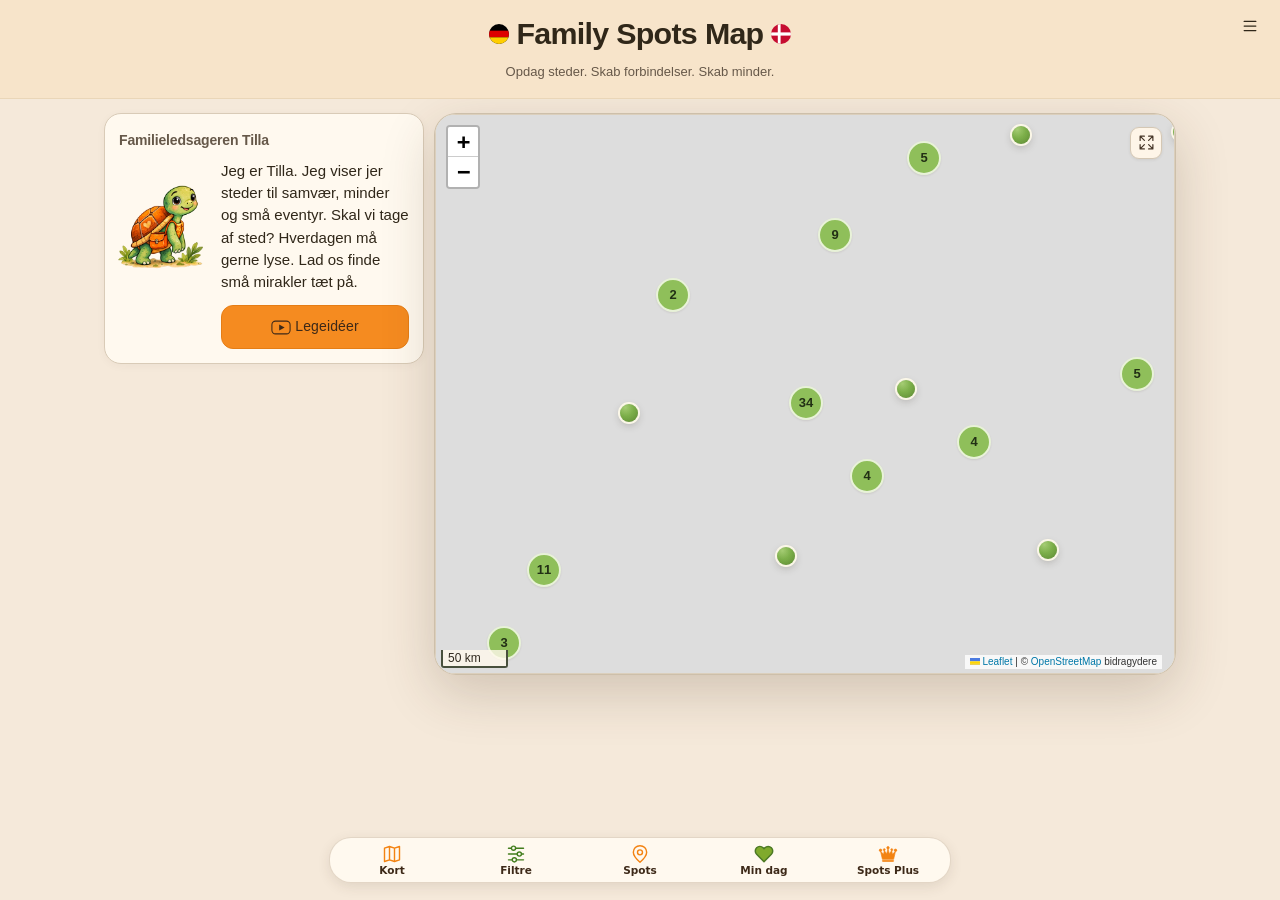
==== commit fb47deb2: "FSM V5: Dialog-X und Aktionskomponenten zentral abgesichert" ====
--- a/da/index.html
+++ b/da/index.html
@@ -215,7 +215,7 @@
   />
 
   <!-- App Styles -->
-  <link rel="stylesheet" href="css/styles.css?v=20261111-nav44-2" />
+  <link rel="stylesheet" href="css/styles.css?v=20261111-components-1" />
   <link rel="stylesheet" href="css/badges.css" />
   <link rel="stylesheet" href="css/diary.css?v=20261030-diary-3" />
 <link rel="stylesheet" href="css/interface.css?v=20261109-details-v43">
@@ -234,7 +234,7 @@
   <link rel="stylesheet" href="css/fsm-proportion-target-v917.css?v=20261109-details-v43" />
   <link rel="stylesheet" href="css/fsm-landscape-space-v918.css?v=20261109-details-v43" />
   <link rel="stylesheet" href="css/cycle-tours.css?v=20261109-details-v43">
-  <link rel="stylesheet" href="css/tourenwelt.css?v=20261111-nav44-2">
+  <link rel="stylesheet" href="css/tourenwelt.css?v=20261111-components-1">
   <link rel="stylesheet" href="css/fsm-cohesion-v34.css?v=20261109-details-v43">
   <link rel="stylesheet" href="css/fsm-about-premium-v4.css?v=20261109-details-v43">
   <!-- Kalender-Design bewusst nach den älteren globalen Regeln laden. -->
@@ -253,10 +253,10 @@
       }, { capture: true, passive: true });
     })();
   </script>
-  <link rel="stylesheet" href="css/fsm-touren-reference.css?v=20261111-nav44-2">
-  <link rel="stylesheet" href="css/fsm-spot-unity.css?v=20261111-nav44-2" />
-  <link rel="stylesheet" href="css/fsm-v5-cohesion-final.css?v=20261111-nav44-2" />
-  <link rel="stylesheet" href="css/fsm-navigation-system.css?v=20261111-nav44-2" />
+  <link rel="stylesheet" href="css/fsm-touren-reference.css?v=20261111-components-1">
+  <link rel="stylesheet" href="css/fsm-spot-unity.css?v=20261111-components-1" />
+  <link rel="stylesheet" href="css/fsm-v5-cohesion-final.css?v=20261111-components-1" />
+  <link rel="stylesheet" href="css/fsm-navigation-system.css?v=20261111-components-1" />
 </head>
 
 <body>
@@ -1920,10 +1920,10 @@
   ></script>
 
 <!-- Offline und kontrollierte Updates -->
-  <script src="./js/sw-register.js?v=20261111-nav44-2" defer></script>
+  <script src="./js/sw-register.js?v=20261111-components-1" defer></script>
 
   <!-- App (ES-Modul) -->
-  <script type="module" src="./js/app.js?v=20261111-nav44-2"></script>
+  <script type="module" src="./js/app.js?v=20261111-components-1"></script>
 
   <!-- The spot list starts closed on each page load; no persistent UI preference. -->
   <script type="module">
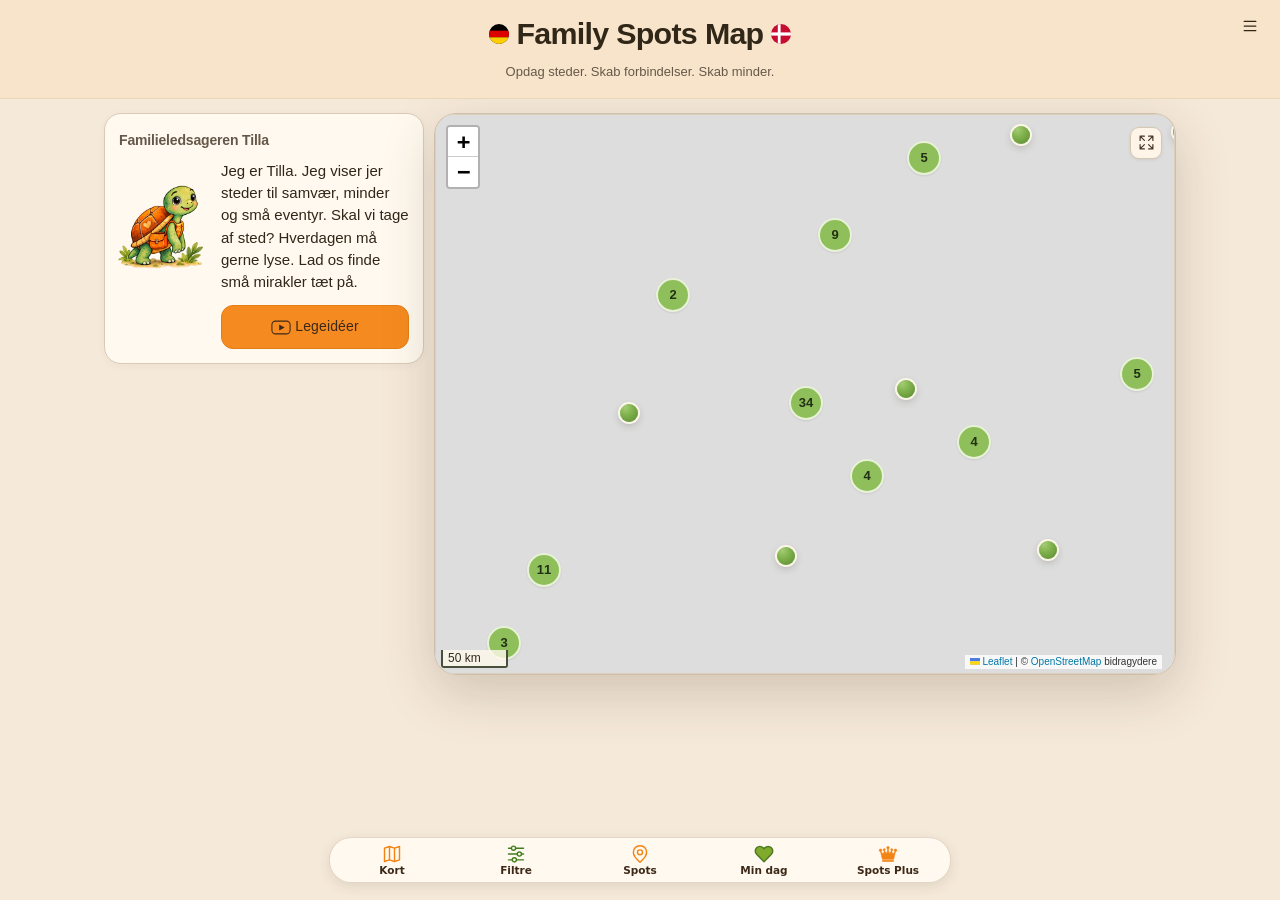
==== commit b7a33e9f: "FSM V5 – Mein Tag Premium-Design integriert Freigegebene Mein-Tag-Gestaltung integriert. Bestehendes" ====
--- a/da/index.html
+++ b/da/index.html
@@ -215,7 +215,7 @@
   />
 
   <!-- App Styles -->
-  <link rel="stylesheet" href="css/styles.css?v=20261111-components-1" />
+  <link rel="stylesheet" href="css/styles.css?v=20261111-meintag-v5-test-1" />
   <link rel="stylesheet" href="css/badges.css" />
   <link rel="stylesheet" href="css/diary.css?v=20261030-diary-3" />
 <link rel="stylesheet" href="css/interface.css?v=20261109-details-v43">
@@ -234,7 +234,7 @@
   <link rel="stylesheet" href="css/fsm-proportion-target-v917.css?v=20261109-details-v43" />
   <link rel="stylesheet" href="css/fsm-landscape-space-v918.css?v=20261109-details-v43" />
   <link rel="stylesheet" href="css/cycle-tours.css?v=20261109-details-v43">
-  <link rel="stylesheet" href="css/tourenwelt.css?v=20261111-components-1">
+  <link rel="stylesheet" href="css/tourenwelt.css?v=20261111-meintag-v5-test-1">
   <link rel="stylesheet" href="css/fsm-cohesion-v34.css?v=20261109-details-v43">
   <link rel="stylesheet" href="css/fsm-about-premium-v4.css?v=20261109-details-v43">
   <!-- Kalender-Design bewusst nach den älteren globalen Regeln laden. -->
@@ -253,10 +253,11 @@
       }, { capture: true, passive: true });
     })();
   </script>
-  <link rel="stylesheet" href="css/fsm-touren-reference.css?v=20261111-components-1">
-  <link rel="stylesheet" href="css/fsm-spot-unity.css?v=20261111-components-1" />
-  <link rel="stylesheet" href="css/fsm-v5-cohesion-final.css?v=20261111-components-1" />
-  <link rel="stylesheet" href="css/fsm-navigation-system.css?v=20261111-components-1" />
+  <link rel="stylesheet" href="css/fsm-touren-reference.css?v=20261111-meintag-v5-test-1">
+  <link rel="stylesheet" href="css/fsm-spot-unity.css?v=20261111-meintag-v5-test-1" />
+  <link rel="stylesheet" href="css/fsm-v5-cohesion-final.css?v=20261111-meintag-v5-test-1" />
+  <link rel="stylesheet" href="css/diary-premium-v5.css?v=20261111-meintag-v5-test-1" />
+  <link rel="stylesheet" href="css/fsm-navigation-system.css?v=20261111-meintag-v5-test-1" />
 </head>
 
 <body>
@@ -1920,10 +1921,10 @@
   ></script>
 
 <!-- Offline und kontrollierte Updates -->
-  <script src="./js/sw-register.js?v=20261111-components-1" defer></script>
+  <script src="./js/sw-register.js?v=20261111-meintag-v5-test-1" defer></script>
 
   <!-- App (ES-Modul) -->
-  <script type="module" src="./js/app.js?v=20261111-components-1"></script>
+  <script type="module" src="./js/app.js?v=20261111-meintag-v5-test-1"></script>
 
   <!-- The spot list starts closed on each page load; no persistent UI preference. -->
   <script type="module">
